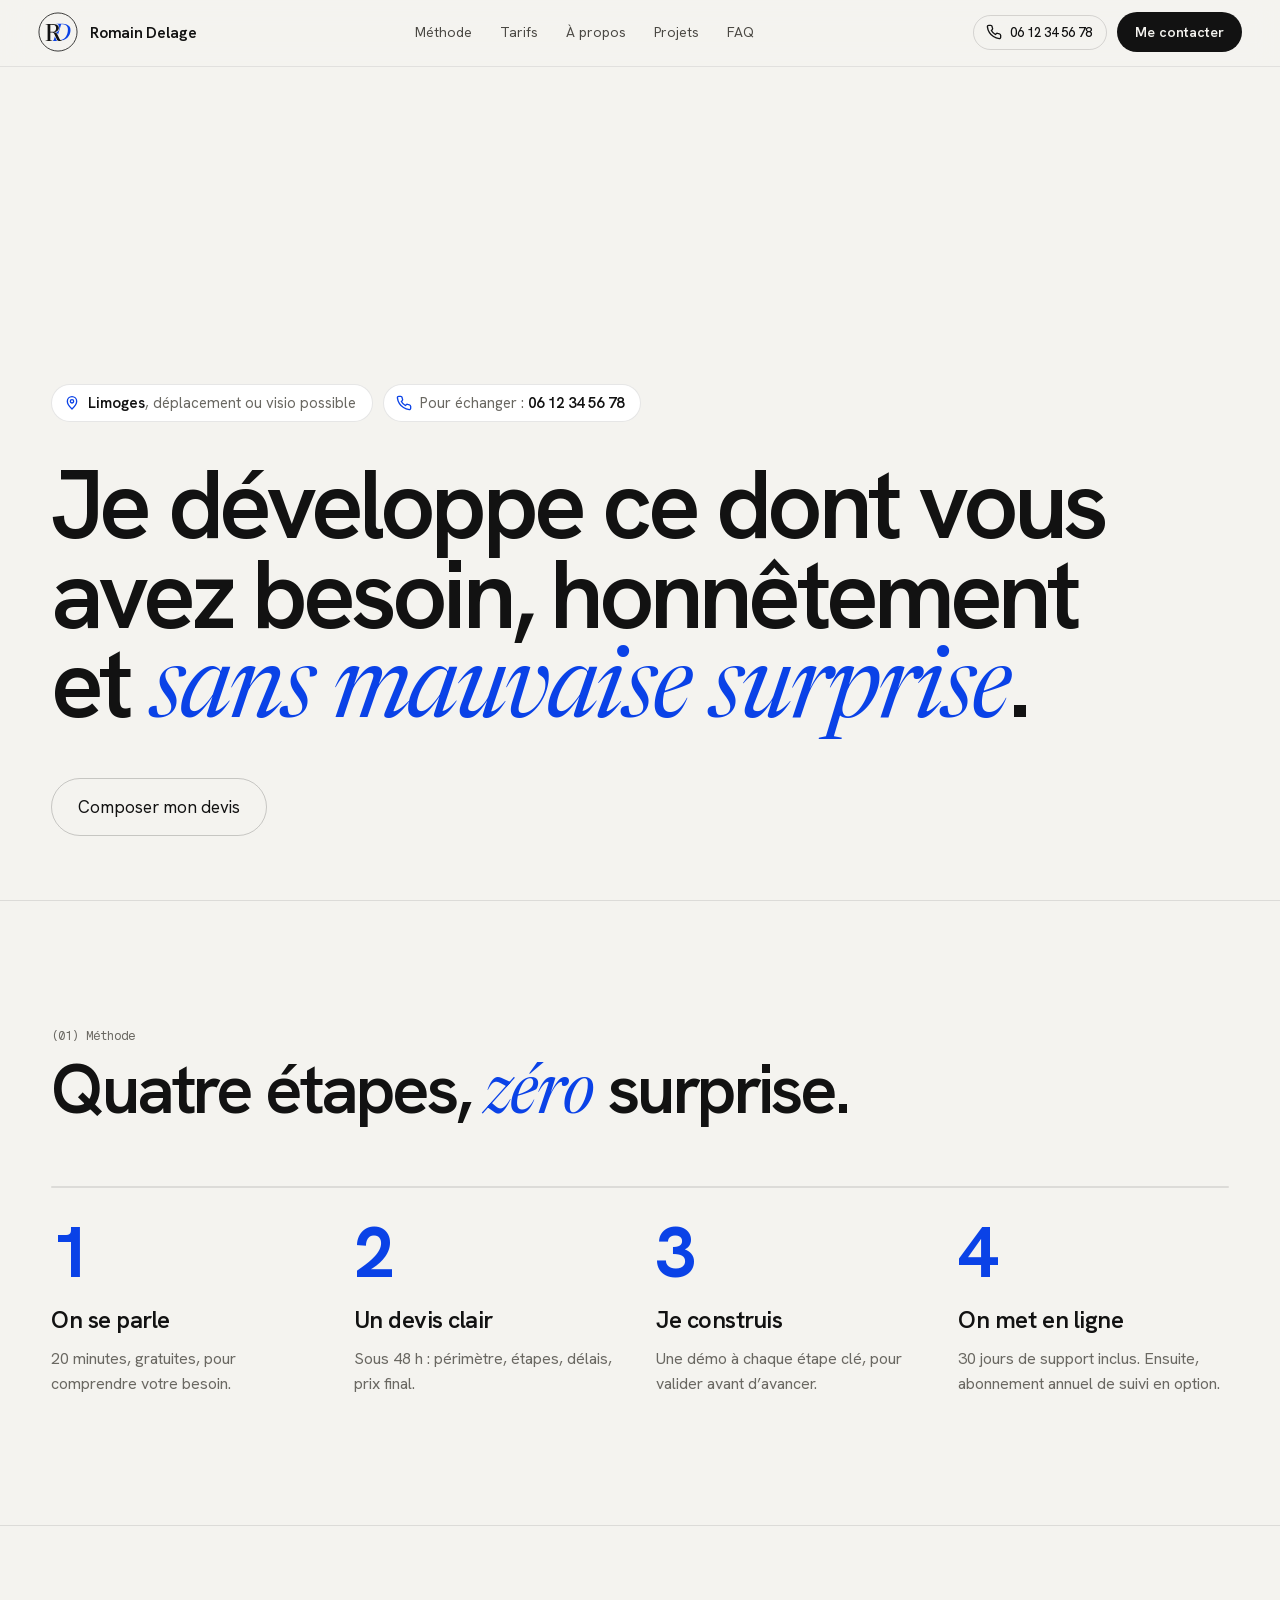
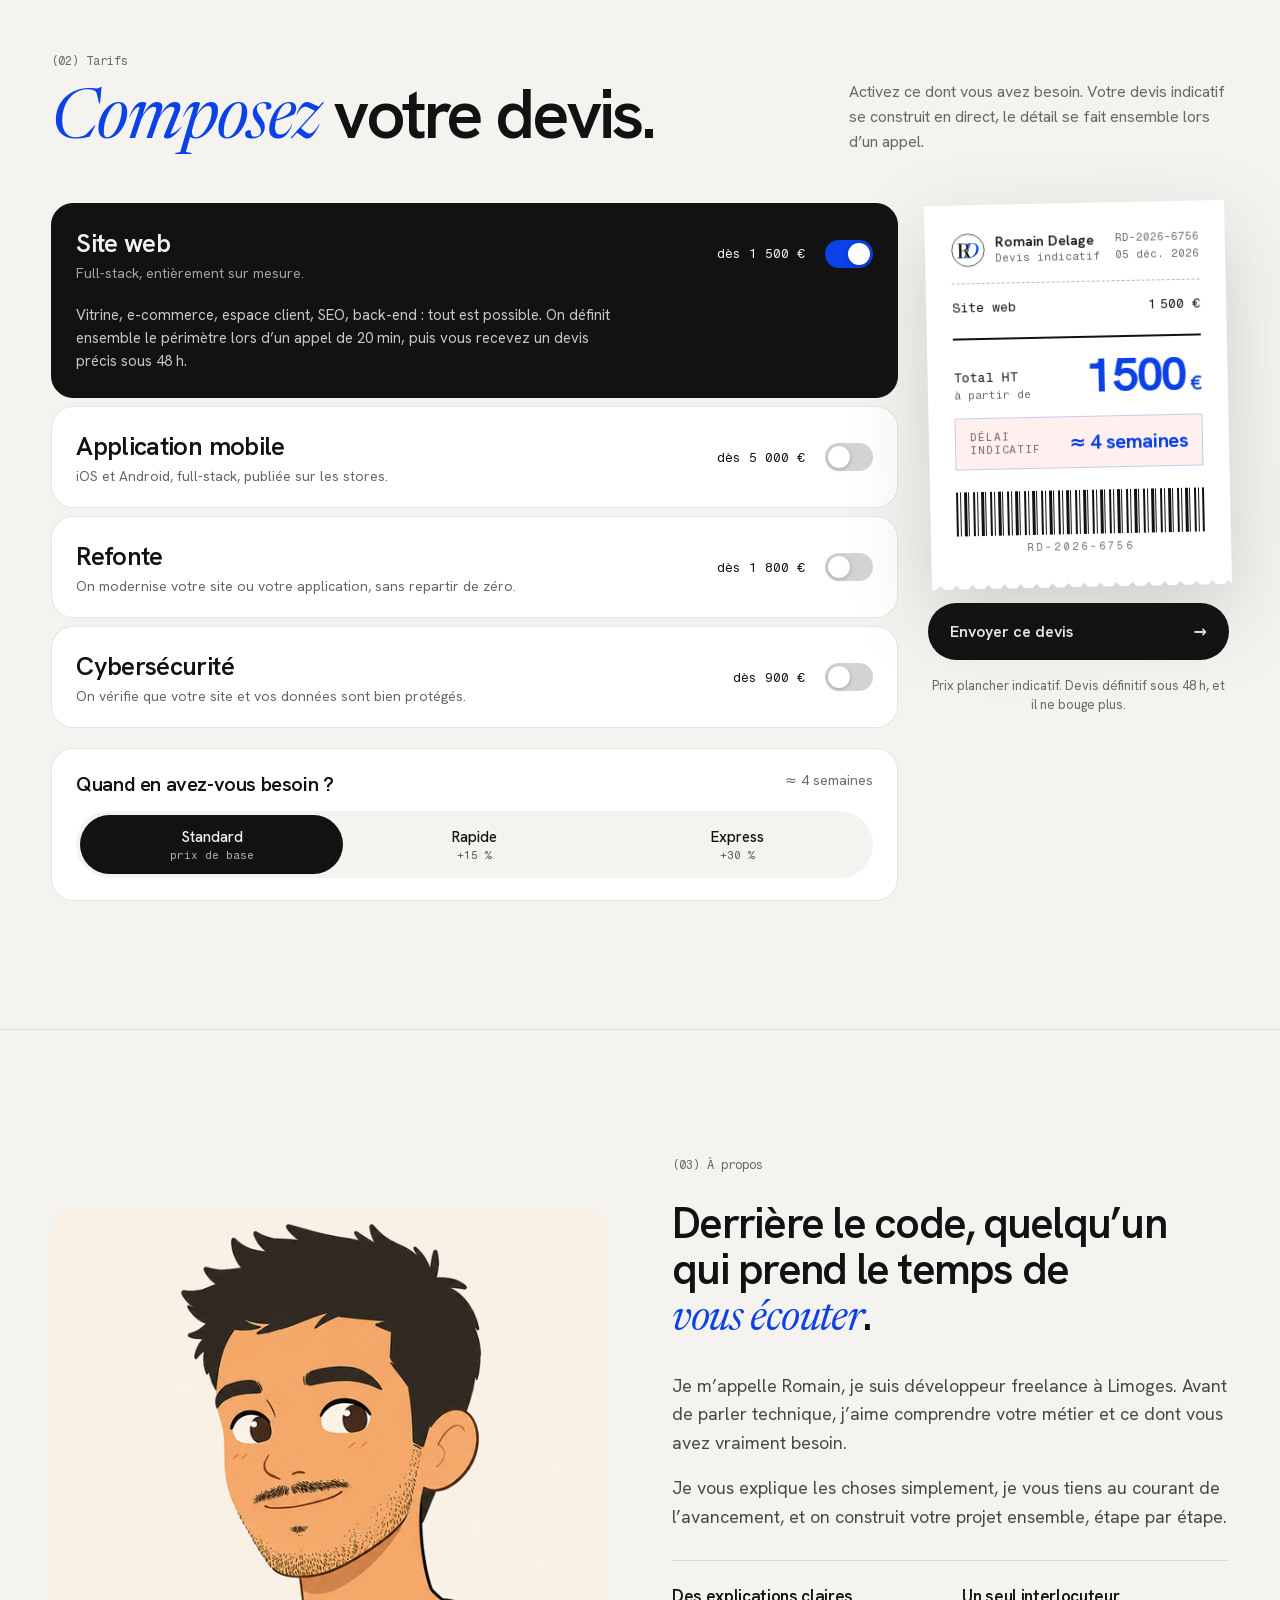
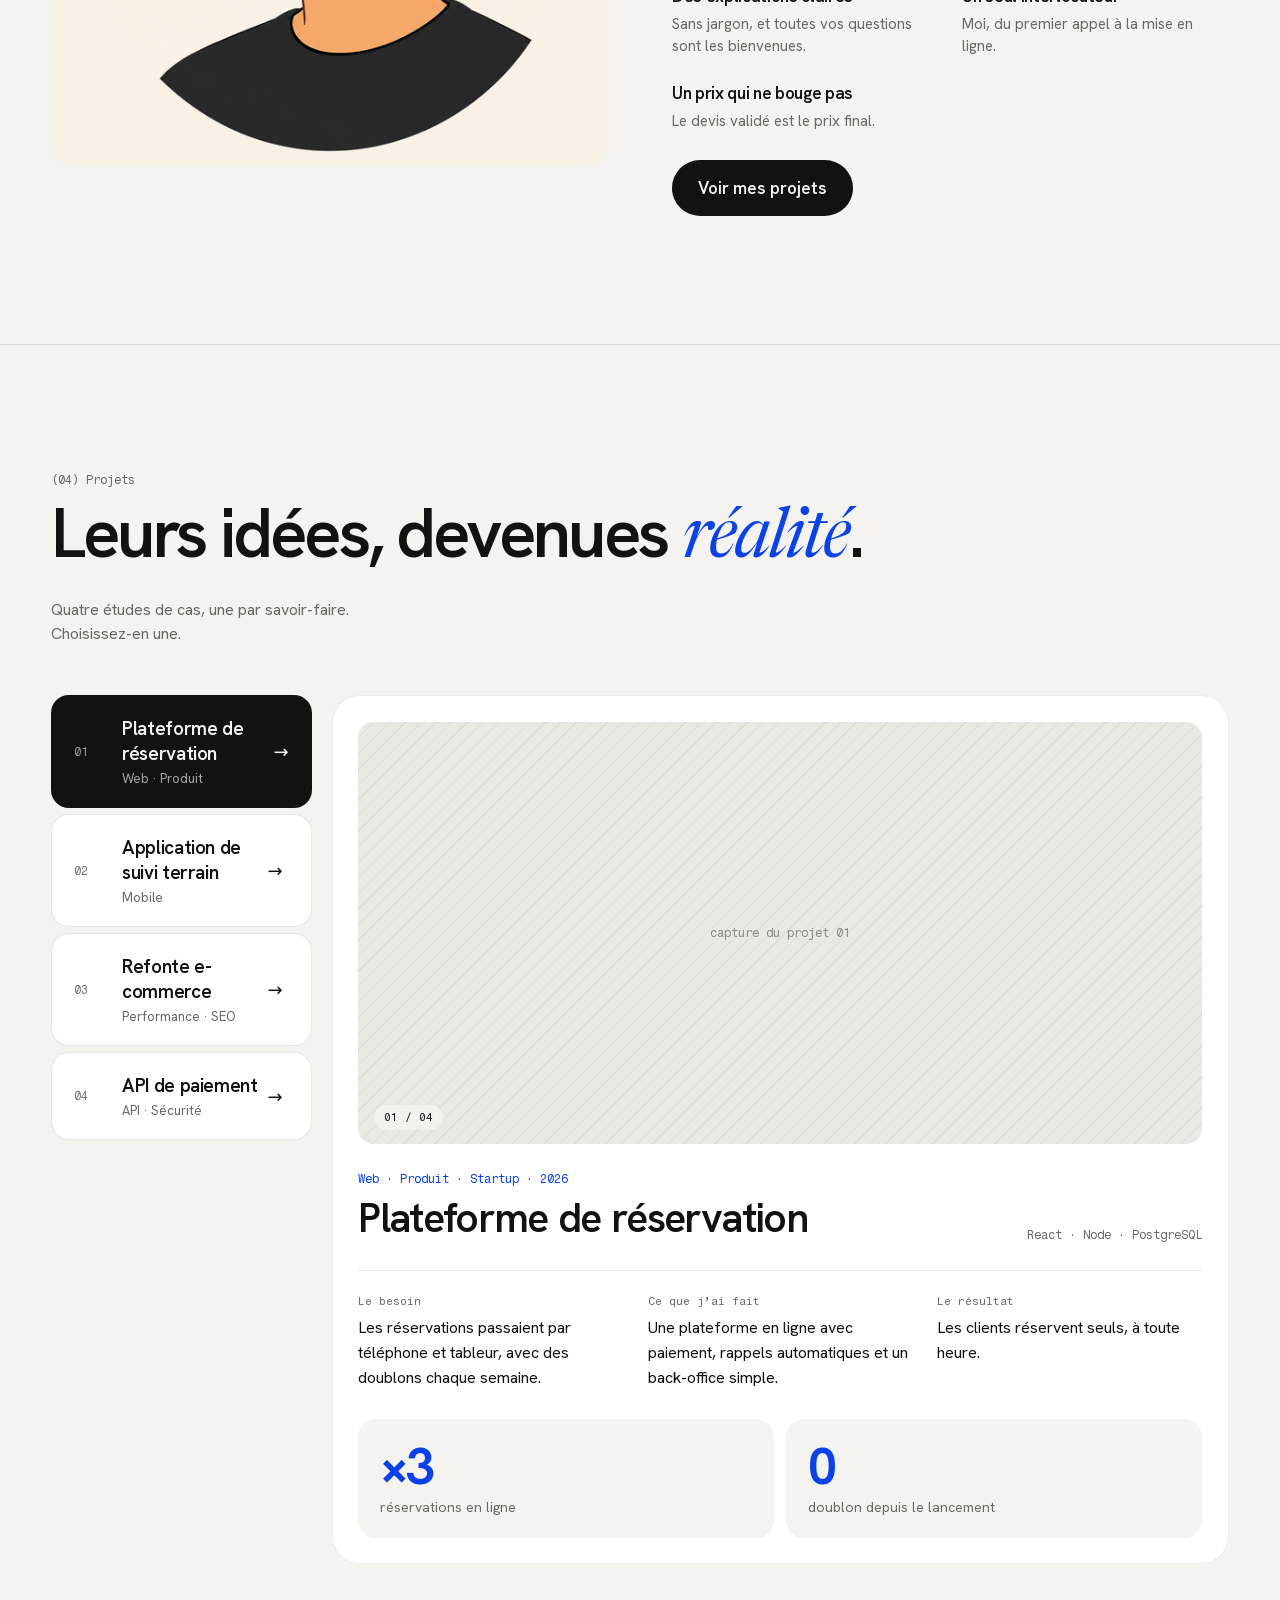
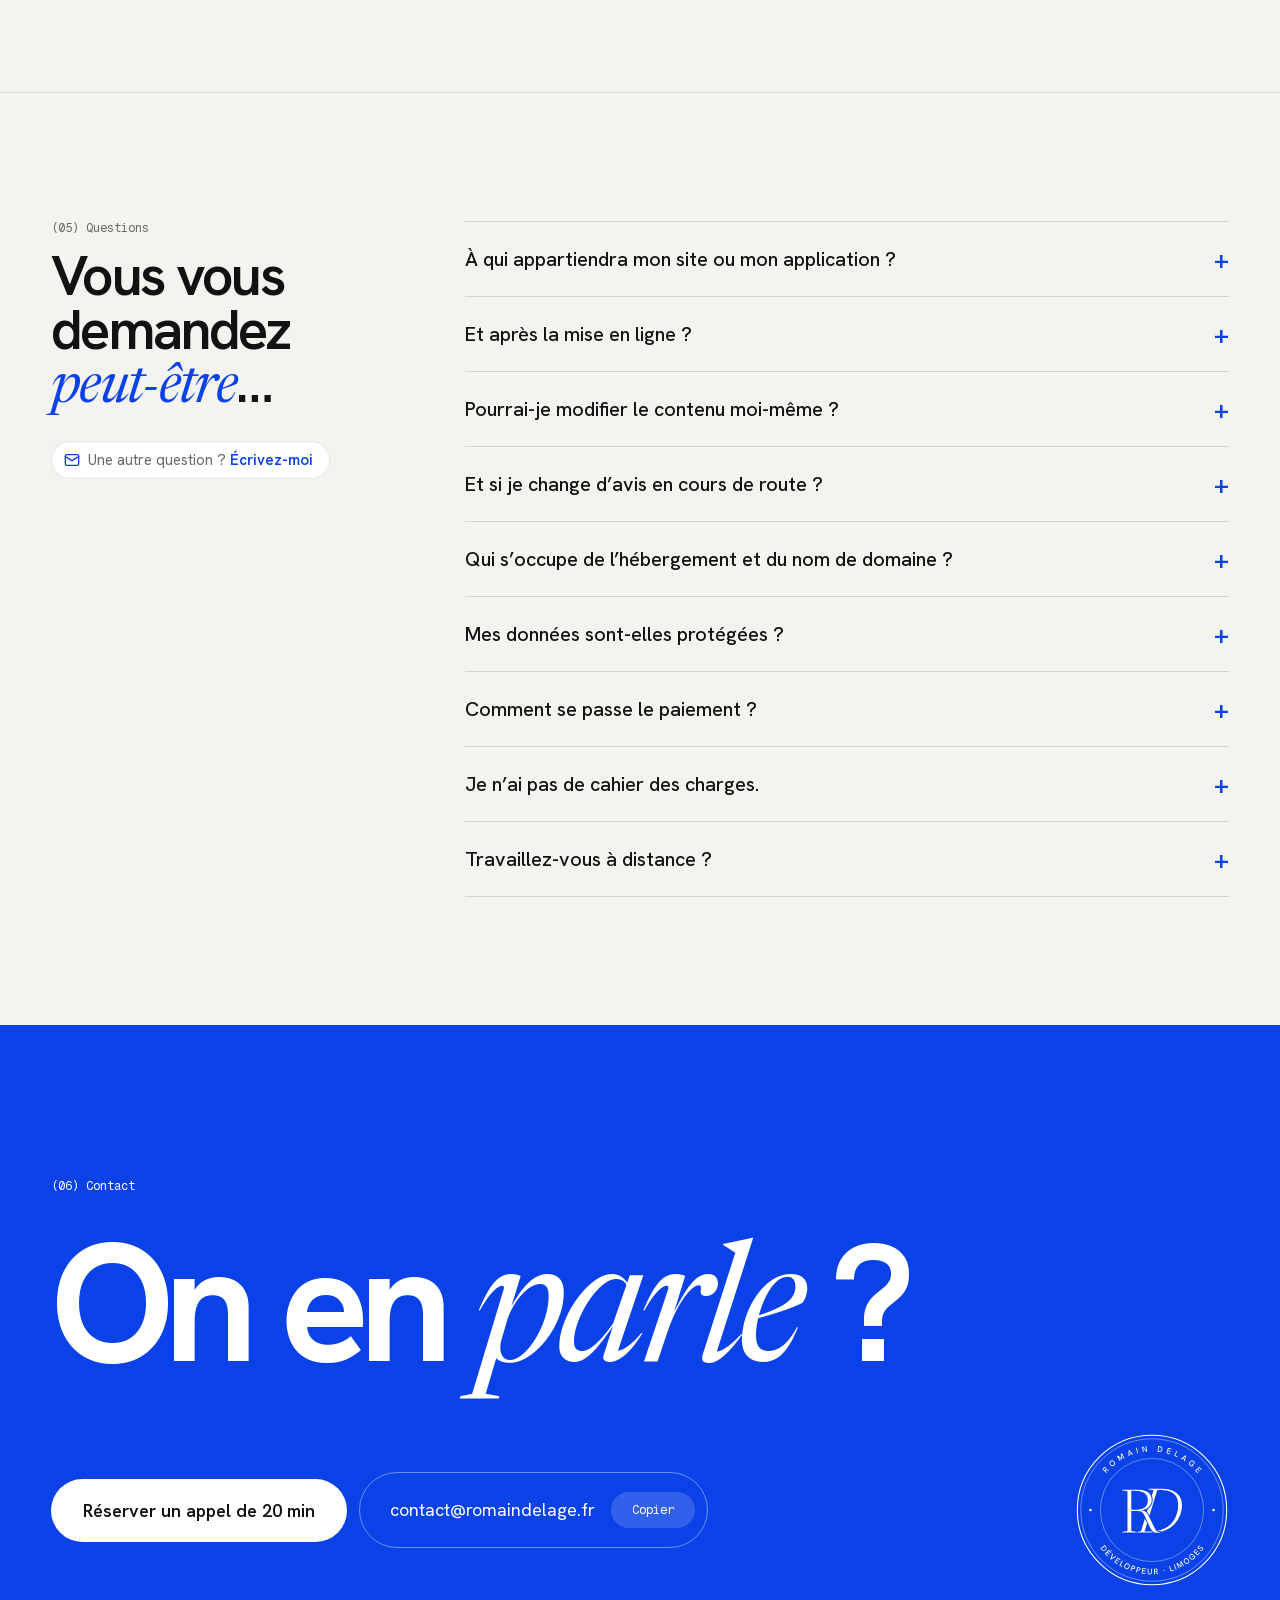
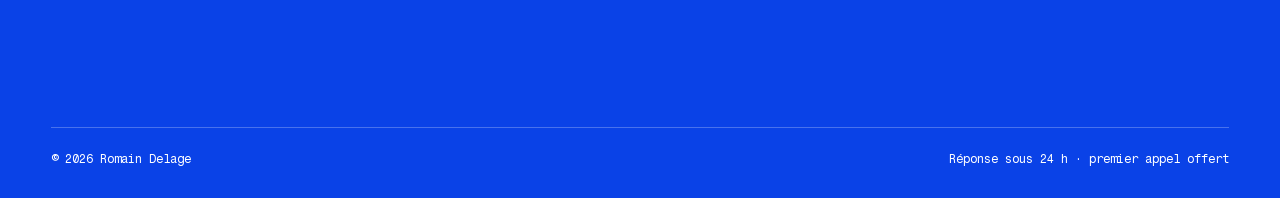
==== index.html @ 526b127d "Replace the Next.js site with the static Signature portfolio Plain HTML, CSS and JS with self-hosted" ====
<!doctype html>
<html lang="fr">
<head>
<meta charset="utf-8">
<meta name="viewport" content="width=device-width, initial-scale=1, viewport-fit=cover">
<title>Romain Delage · Développeur freelance web &amp; mobile</title>
<meta name="description" content="Développeur freelance full-stack : sites web, applications mobiles, API et refontes, rapides et sur mesure. Devis indicatif en ligne, réponse sous 24 h.">
<meta name="author" content="Romain Delage">
<meta name="theme-color" content="#f4f3ef">
<meta name="color-scheme" content="light">
<link rel="canonical" href="https://romdlg.github.io/">

<meta property="og:type" content="website">
<meta property="og:locale" content="fr_FR">
<meta property="og:site_name" content="Romain Delage">
<meta property="og:title" content="Romain Delage · Des sites et des apps rapides">
<meta property="og:description" content="Développeur freelance full-stack : sites web, applications mobiles, API et refontes. Devis indicatif en ligne, réponse sous 24 h.">
<meta property="og:url" content="https://romdlg.github.io/">
<meta property="og:image" content="https://romdlg.github.io/assets/img/og.png">
<meta property="og:image:width" content="1200">
<meta property="og:image:height" content="630">
<meta property="og:image:alt" content="Romain Delage : je fais des sites et des apps rapides.">
<meta name="twitter:card" content="summary_large_image">

<link rel="icon" href="assets/img/favicon.svg" type="image/svg+xml">
<link rel="apple-touch-icon" href="assets/img/apple-touch-icon.png">

<link rel="preload" href="assets/fonts/hanken-grotesk.woff2" as="font" type="font/woff2" crossorigin>
<link rel="preload" href="assets/fonts/newsreader-italic.woff2" as="font" type="font/woff2" crossorigin>
<link rel="preload" href="assets/fonts/fragment-mono.woff2" as="font" type="font/woff2" crossorigin>

<script type="application/ld+json">
{"@context":"https://schema.org","@type":"ProfessionalService","name":"Romain Delage","url":"https://romdlg.github.io/","email":"contact@romaindelage.fr","image":"https://romdlg.github.io/assets/img/og.png","description":"Développeur freelance full-stack : sites web, applications mobiles, API et refontes.","areaServed":"FR","priceRange":"€€","founder":{"@type":"Person","name":"Romain Delage","jobTitle":"Développeur freelance web et mobile"},"knowsAbout":["Développement web","Applications mobiles","API","Sécurité","Performance web","SEO"]}
</script>

<script>document.documentElement.classList.add('js')</script>
<script src="assets/js/main.js" defer></script>

<style>
@font-face{font-family:'Hanken Grotesk';src:url(assets/fonts/hanken-grotesk.woff2) format('woff2');font-weight:100 900;font-display:swap}
@font-face{font-family:'Newsreader';src:url(assets/fonts/newsreader-italic.woff2) format('woff2');font-style:italic;font-weight:400;font-display:swap}
@font-face{font-family:'Fragment Mono';src:url(assets/fonts/fragment-mono.woff2) format('woff2');font-weight:400;font-display:swap}
@font-face{font-family:'Hanken Fallback';src:local('Arial'),local('ArialMT');size-adjust:97%;ascent-override:103%;descent-override:31.2%;line-gap-override:0%}

:root{
  --bg:#f4f3ef;--ink:#121212;--white:#fff;--card:#eae8e2;
  --muted:#6a6862;--muted-2:#8b8983;--body:#4a4843;
  --d-muted:#9a9892;
  --line:rgba(18,18,18,.1);
  --accent:#0a42e7;--accent-2:#70a1ff;
  --sans:'Hanken Grotesk','Hanken Fallback',system-ui,-apple-system,'Segoe UI',sans-serif;
  --serif:'Newsreader',Georgia,'Times New Roman',serif;
  --mono:'Fragment Mono',ui-monospace,SFMono-Regular,Menlo,monospace;
  --ease:cubic-bezier(.2,.8,.2,1);--io:cubic-bezier(.7,0,.2,1);--spring:cubic-bezier(.3,1.5,.5,1);
  --gx:clamp(1.25rem,4vw,3.5rem);
  /* Content never gets wider than the 1920px design; beyond that, the side padding grows instead. */
  --maxw:120rem;
  --px:max(var(--gx),(100% - var(--maxw))/2);
  interpolate-size:allow-keywords;
}
@supports (color:oklch(0 0 0)){:root{--accent:oklch(.48 .25 264);--accent-2:oklch(.72 .16 264)}}

*,*::before,*::after{box-sizing:border-box}
/* Every size is in rem. Past a 1920×1000 viewport (4K, big TVs) the root size grows with the screen, so the whole page scales
   as one instead of sitting tiny in a sea of space. The height term stops ultrawide screens from blowing it up. */
html{font-size:max(100%,min(.8333vw,1.6vh));scroll-behavior:smooth;scroll-padding-top:5rem;-webkit-text-size-adjust:100%;text-size-adjust:100%}
body{margin:0;background:var(--bg);color:var(--ink);font-family:var(--sans);-webkit-font-smoothing:antialiased;-moz-osx-font-smoothing:grayscale;text-rendering:optimizeLegibility;overflow-x:clip}
a{color:inherit;text-decoration:none}
button,input{font:inherit;color:inherit}
button{cursor:pointer}
img{display:block;max-width:100%}
h1,h2,h3,p{margin:0}
::selection{background:var(--accent);color:#fff}
:focus-visible{outline:2px solid var(--accent);outline-offset:.1875rem;border-radius:.375rem}
.contact :focus-visible{outline-color:currentColor}
input::placeholder{color:var(--muted-2)}
a,button{-webkit-tap-highlight-color:transparent;transition:background-color .3s ease,color .3s ease,border-color .3s ease,opacity .3s ease,transform .35s var(--ease)}
a:active,button:active{scale:.97}
.sr{position:absolute!important;width:1px;height:1px;padding:0;margin:-1px;overflow:hidden;clip:rect(0 0 0 0);white-space:nowrap;border:0}
.skip{position:fixed;left:1rem;top:-3.75rem;z-index:100;padding:.625rem 1rem;border-radius:999px;background:var(--ink);color:var(--bg);font-size:.875rem}
.skip:focus{top:.75rem}

.it{font-family:var(--serif);font-style:italic;font-weight:400;letter-spacing:-.03em;color:var(--accent)}
.kicker{font-family:var(--mono);font-size:.75rem;color:var(--muted)}
.mono{font-family:var(--mono)}

@keyframes hdIn{from{translate:0 -100%}}
/* Starts at .01, not 0: Chrome only counts text as painted (LCP) once it is non-transparent, so a fade from 0 would push LCP to the end of the animation. */
@keyframes heroIn{from{opacity:.01;translate:0 2.25rem;filter:blur(.625rem)}}

/* ---------- Buttons ---------- */
.btn{display:inline-flex;align-items:center;justify-content:center;gap:.625rem;border-radius:999px;font-weight:600;white-space:nowrap;border:0}
.btn-dark{background:var(--ink);color:var(--bg)}
.btn-dark:hover{background:var(--accent);color:#fff}
.btn-line{font-weight:400;border:1px solid rgba(18,18,18,.2)}
.btn-line:hover{border-color:var(--ink)}
.btn-lg{font-size:1.0625rem;padding:1.0625rem 1.625rem}

/* ---------- Header ---------- */
.hd{position:fixed;inset:0 0 auto;z-index:40;background:rgba(244,243,239,.82);-webkit-backdrop-filter:blur(.875rem);backdrop-filter:blur(.875rem);border-bottom:1px solid rgba(18,18,18,.08);animation:hdIn .9s var(--ease) backwards}
.hd-in{display:flex;align-items:center;justify-content:space-between;gap:1rem;padding:.75rem max(clamp(1rem,3vw,2.5rem),(100% - var(--maxw))/2)}
.brand{display:flex;align-items:center;gap:.75rem;flex-shrink:0}
.brand:hover{color:var(--accent)}
.logo{width:2.5rem;height:2.5rem;flex:none;color:var(--ink)}
.lg-acc{fill:var(--accent)}
.brand-name{font-weight:600;font-size:1rem;letter-spacing:-.02em}
.nav{display:flex;gap:2px;flex-wrap:wrap;justify-content:center}
.nav a{font-size:.875rem;padding:.5rem .8125rem;border-radius:999px;color:var(--body)}
.nav a:hover{background:rgba(18,18,18,.06)}
.nav a.is-active{background:var(--ink);color:var(--bg)}
.hd-act{display:flex;align-items:center;gap:.625rem}
.telbtn{font-size:.8125rem;font-weight:500;font-variant-numeric:tabular-nums;white-space:nowrap;display:flex;align-items:center;gap:.5rem;padding:.5rem .875rem .5rem .75rem;border-radius:999px;border:1px solid rgba(18,18,18,.14);background:transparent;color:var(--ink)}
.telbtn:hover{border-color:var(--ink)}
.telbtn svg{width:1rem;height:1rem;flex:none}
.hd-cta{font-size:.875rem;padding:.6875rem 1.125rem}
.menu-btn{display:none;width:2.625rem;height:2.625rem;border-radius:50%;border:1px solid rgba(18,18,18,.14);background:transparent;position:relative;flex-shrink:0}
.menu-btn span{position:absolute;left:.75rem;right:.75rem;height:1.5px;background:var(--ink);border-radius:2px;transition:transform .45s var(--ease)}
.menu-btn span:first-child{transform:translateY(-.25rem)}
.menu-btn span:last-child{transform:translateY(.25rem)}
.menu-open .menu-btn span:first-child{transform:rotate(45deg)}
.menu-open .menu-btn span:last-child{transform:rotate(-45deg)}
.hd-bar{height:2px;background:var(--accent);transform:scaleX(0);transform-origin:left;will-change:transform}

/* ---------- Hero ---------- */
section{position:relative}
.hero{min-height:100vh;min-height:100svh;display:flex;flex-direction:column;justify-content:flex-end;padding:7.5rem var(--px) clamp(2.5rem,5vw,4.5rem)}
.hero-in{display:flex;flex-direction:column;gap:clamp(1.75rem,3vw,2.75rem)}
.hero-in>*{animation:heroIn 1.1s var(--ease) backwards}
.hero-in>:nth-child(1){animation-delay:.12s}
.hero-in>:nth-child(2){animation-delay:.25s}
.hero-in>:nth-child(3){animation-delay:.38s}
.status{align-self:flex-start;display:inline-flex;align-items:center;gap:.5rem;padding:.5rem 1rem .5rem .75rem;border-radius:999px;background:#fff;border:1px solid var(--line);font-size:.9375rem;color:var(--muted)}
.status b{font-weight:600;color:var(--ink)}
.status-row{display:flex;flex-wrap:wrap;gap:.625rem}
a.status:hover{border-color:var(--ink)}
.pin{width:1rem;height:1rem;color:var(--accent);flex-shrink:0}
.h1{font-size:clamp(3rem,7.6vw,7.75rem);line-height:.92;letter-spacing:-.05em;font-weight:600;max-width:81.25rem;text-wrap:balance}
.cta-row{display:flex;gap:.625rem;flex-wrap:wrap}

/* ---------- Sections ---------- */
.sec{padding:clamp(5rem,10vw,8.75rem) var(--px)}
.bt{border-top:1px solid var(--line)}
.sec-head{display:flex;justify-content:space-between;align-items:flex-end;gap:1.5rem;flex-wrap:wrap;margin-bottom:3rem}
.sec-title{display:flex;flex-direction:column;gap:.875rem}
.h2{font-size:clamp(2.5rem,5.4vw,5.25rem);font-weight:600;letter-spacing:-.05em;line-height:.95}
.lede{max-width:22.5rem;color:var(--muted);font-size:1rem;line-height:1.55}

/* ---------- Projects ---------- */
.proj{display:flex;flex-wrap:wrap;gap:1.25rem;align-items:flex-start}
.tabs{position:relative;flex:1 1 16.25rem;max-width:100%;display:flex;flex-direction:column;gap:.375rem}
.tab-ind{position:absolute;left:0;right:0;top:0;height:0;border-radius:1.125rem;background:var(--ink);transition:transform .6s var(--io),height .6s var(--io);pointer-events:none}
.tab{position:relative;z-index:1;text-align:left;padding:1.25rem 1.375rem;border-radius:1.125rem;border:1px solid var(--line);background:#fff;color:var(--ink);display:grid;grid-template-columns:2.25rem minmax(0,1fr) auto;gap:.75rem;align-items:center;transition:all .35s var(--ease)}
.tab:hover{border-color:var(--ink)}
.tab[aria-selected=true]{border-color:transparent;background:transparent;color:var(--bg)}
.tabs:not(.ready) .tab[aria-selected=true]{background:var(--ink)}
.tab-n{font-family:var(--mono);font-size:.75rem;opacity:.6}
.tab-txt{display:flex;flex-direction:column;gap:.25rem}
.tab-t{font-size:1.1875rem;font-weight:600;letter-spacing:-.02em}
.tab-c{font-size:.8125rem;opacity:.65}
.tab-arr{font-size:1.125rem;transform:translateX(-.375rem);transition:transform .4s var(--ease)}
.tab[aria-selected=true] .tab-arr{transform:none}
.panel{position:relative;flex:999 1 30rem;min-width:0;display:flex;flex-direction:column;gap:1.75rem;padding:clamp(1rem,2vw,1.75rem);border-radius:1.75rem;background:#fff;border:1px solid rgba(18,18,18,.08)}
.shot{position:relative;aspect-ratio:16/8;border-radius:1rem;overflow:hidden;transition:transform .6s var(--ease);isolation:isolate}
.shot-img{position:absolute;inset:0;background:repeating-linear-gradient(135deg,rgba(18,18,18,.06) 0 1px,transparent 1px .6875rem),var(--card);display:grid;place-items:center;font-family:var(--mono);font-size:.75rem;color:var(--muted-2)}
.shot-img img{position:absolute;inset:0;width:100%;height:100%;object-fit:cover}
.curtain{position:absolute;inset:0;background:var(--accent);transform:scaleX(0);transform-origin:left;display:grid;place-items:center}
.curtain span{font-size:clamp(4rem,9vw,8.75rem);font-weight:700;letter-spacing:-.07em;color:#fff;line-height:1}
.shot-tag{position:absolute;left:1rem;bottom:.875rem;font-family:var(--mono);font-size:.6875rem;padding:.375rem .625rem;border-radius:999px;background:rgba(244,243,239,.9);color:var(--ink)}
.pj-head{display:flex;justify-content:space-between;align-items:flex-end;gap:1.25rem;flex-wrap:wrap}
.pj-hl{display:flex;flex-direction:column;gap:.625rem}
.pj-meta{font-family:var(--mono);font-size:.75rem;color:var(--accent)}
.pj-title{font-size:clamp(1.875rem,3.2vw,3rem);font-weight:600;letter-spacing:-.04em;line-height:1.05;display:flex;flex-wrap:wrap;column-gap:.25em}
.wm{display:inline-block;overflow:hidden;padding-bottom:.08em}
.wm>span{display:inline-block}
.pj-stack{font-family:var(--mono);font-size:.75rem;color:var(--muted)}
.pj-cols{display:grid;grid-template-columns:repeat(auto-fit,minmax(min(100%,12.5rem),1fr));gap:1.5rem;border-top:1px solid var(--line);padding-top:1.5rem}
.pj-col{display:flex;flex-direction:column;gap:.5rem}
.pj-col h4{margin:0;font-family:var(--mono);font-size:.6875rem;font-weight:400;color:var(--muted)}
.pj-col p{font-size:1rem;line-height:1.55}
.kpis{display:grid;grid-template-columns:1fr 1fr;gap:.75rem}
.kpi{padding:1.375rem;border-radius:1.125rem;background:var(--bg);display:flex;flex-direction:column;gap:.375rem}
.kpi-v{font-size:clamp(2.25rem,4vw,3.75rem);font-weight:700;letter-spacing:-.06em;line-height:1;color:var(--accent);font-variant-numeric:tabular-nums}
.kpi-l{font-size:.875rem;color:var(--muted)}

/* ---------- Pricing ---------- */
.pricing{display:flex;flex-wrap:wrap;gap:clamp(1rem,2.4vw,3rem);align-items:flex-start}
.cfg{flex:999 1 25rem;min-width:0;display:flex;flex-direction:column;gap:.5rem}
.svcs{display:flex;flex-direction:column;gap:.5rem}
.svc{border-radius:1.375rem;background:#fff;color:var(--ink);border:1px solid var(--line);transition:background-color .45s ease,color .45s ease,border-color .45s ease}
.svc.is-on{background:var(--ink);color:var(--bg);border-color:var(--ink)}
.svc-btn{background:none;border:none;width:100%;text-align:left;padding:1.375rem 1.5rem;display:grid;grid-template-columns:minmax(0,1fr) auto auto;gap:1.25rem;align-items:center;border-radius:1.375rem}
.svc-txt{display:flex;flex-direction:column;gap:.25rem;min-width:0}
.svc-n{font-size:clamp(1.25rem,2vw,1.625rem);font-weight:600;letter-spacing:-.025em}
.svc-d{font-size:.875rem;opacity:.65}
.svc-p{font-family:var(--mono);font-size:.8125rem;white-space:nowrap}
.sw{width:3rem;height:1.75rem;border-radius:999px;background:rgba(18,18,18,.18);position:relative;flex-shrink:0;transition:background-color .35s ease}
.sw::after{content:'';position:absolute;top:.1875rem;left:.1875rem;width:1.375rem;height:1.375rem;border-radius:50%;background:#fff;transition:transform .5s var(--spring);box-shadow:0 1px .25rem rgba(0,0,0,.25)}
.is-on .sw{background:var(--accent)}
.is-on .sw::after{transform:translateX(1.25rem)}
.svc-more{display:grid;grid-template-rows:0fr;transition:grid-template-rows .55s var(--ease)}
.is-on .svc-more{grid-template-rows:1fr}
.svc-more>div{overflow:hidden;min-height:0;visibility:hidden;transition:visibility 0s .55s}
.is-on .svc-more>div{visibility:visible;transition:none}
.svc-more p{padding:0 1.5rem 1.5rem;font-size:.9375rem;line-height:1.55;max-width:37.5rem;opacity:0;transform:translateY(-.5rem);transition:opacity .4s ease .1s,transform .5s var(--ease) .05s}
.is-on .svc-more p{opacity:.8;transform:none}
.speed{margin-top:.75rem;padding:1.375rem 1.5rem;border-radius:1.375rem;background:#fff;border:1px solid var(--line);display:flex;flex-direction:column;gap:.875rem}
.speed-h{display:flex;justify-content:space-between;gap:.75rem;flex-wrap:wrap}
.speed-t{font-size:1.25rem;font-weight:600;letter-spacing:-.02em}
.speed-w{font-size:.875rem;color:var(--muted)}
.seg{--i:0;position:relative;display:grid;grid-template-columns:repeat(3,minmax(0,1fr));padding:.25rem;border-radius:999px;background:var(--bg)}
.seg-ind{position:absolute;top:.25rem;bottom:.25rem;left:.25rem;width:calc((100% - .5rem)/3);border-radius:999px;background:var(--ink);transform:translateX(calc(var(--i)*100%));transition:transform .55s var(--io)}
.seg button{position:relative;font-size:.9375rem;font-weight:500;padding:.75rem .5rem;border:none;border-radius:999px;background:transparent;color:var(--ink);display:flex;flex-direction:column;align-items:center;gap:2px;transition:color .4s ease}
.seg button[aria-checked=true]{color:var(--bg)}
.seg small{font-family:var(--mono);font-size:.6875rem;opacity:.7}

.tk-wrap{position:sticky;top:6rem;flex:1 1 18.75rem;min-width:0;max-width:100%;display:flex;flex-direction:column;gap:1rem}
.tk{transform:rotate(-1.2deg);transition:transform .7s var(--ease);filter:drop-shadow(0 1.875rem 2.5rem rgba(18,18,18,.16))}
.tk:hover{transform:rotate(0deg) translateY(-.25rem)}
.tk-body{background:#fff;padding:1.75rem 1.625rem 1.375rem;font-family:var(--mono);font-size:.8125rem;color:var(--ink);display:flex;flex-direction:column;gap:1rem}
.tk-top{display:flex;justify-content:space-between;align-items:flex-start;gap:.75rem}
.tk-brand{display:flex;align-items:center;gap:.625rem}
.tk-logo{width:2.125rem;height:2.125rem;flex:none;color:var(--ink)}
.tk-who{display:flex;flex-direction:column;line-height:1.35}
.tk-who b{font-family:var(--sans);font-weight:600;font-size:.875rem}
.tk-who span,.tk-ref{font-size:.6875rem;color:var(--muted)}
.tk-ref{text-align:right;line-height:1.5}
.tk-dash{border-top:1px dashed rgba(18,18,18,.3)}
.tk-lines{display:flex;flex-direction:column;gap:.5625rem;min-height:1.375rem}
.tk-line{display:flex;justify-content:space-between;gap:.75rem}
.tk-line span:last-child{white-space:nowrap}
.tk-line.sub{padding-left:.75rem;color:var(--muted)}
.tk-line.acc{color:var(--accent)}
.tk-empty{color:var(--muted-2)}
.tk-total{border-top:2px solid var(--ink);padding-top:.875rem;display:flex;justify-content:space-between;align-items:flex-end;gap:.75rem}
.tk-total-l{display:flex;flex-direction:column;gap:.25rem}
.tk-total-l small{font-size:.6875rem;color:var(--muted)}
.tk-sum{display:flex;align-items:baseline;gap:.375rem;color:var(--accent);font-family:var(--sans)}
.tk-sum-v{display:inline-block;font-size:3rem;font-weight:700;letter-spacing:-.06em;line-height:1;font-variant-numeric:tabular-nums}
.tk-sum-u{font-size:1.25rem;font-weight:600}
.tk-delay{display:flex;justify-content:space-between;align-items:center;gap:.75rem;padding:.75rem .875rem;background:color-mix(in oklch,var(--accent) 7%,#fff);border:1px solid color-mix(in oklch,var(--accent) 22%,transparent)}
.tk-delay span:first-child{font-size:.6875rem;letter-spacing:.08em;text-transform:uppercase;color:var(--muted)}
.tk-delay [data-weeks]{font-family:var(--sans);font-size:1.25rem;font-weight:700;letter-spacing:-.02em;line-height:1;color:var(--accent);white-space:nowrap;font-variant-numeric:tabular-nums}
.tk-code{display:flex;flex-direction:column;align-items:center;gap:.375rem;padding-top:.375rem}
.barcode{width:100%;height:2.75rem;background:repeating-linear-gradient(90deg,var(--ink) 0 .125rem,transparent .125rem .25rem,var(--ink) .25rem .3125rem,transparent .3125rem .5rem,var(--ink) .5rem .6875rem,transparent .6875rem .75rem,var(--ink) .75rem .8125rem,transparent .8125rem 1.0625rem)}
.tk-code span{font-size:.625rem;letter-spacing:.3em;color:var(--muted)}
.tk-edge{height:.75rem;background:linear-gradient(135deg,#fff 50%,transparent 50%) 0 0/1rem 1rem repeat-x,linear-gradient(225deg,#fff 50%,transparent 50%) 0 0/1rem 1rem repeat-x}
.tk-send{font-size:1rem;padding:1.125rem 1.375rem;justify-content:space-between}
.tk-fine{font-size:.8125rem;color:var(--muted);line-height:1.5;text-align:center}

/* ---------- Method ---------- */
.meth-track{height:2px;background:var(--line);border-radius:2px;margin-bottom:2rem;overflow:hidden}
.meth-fill{height:100%;background:var(--accent);transform-origin:left;will-change:transform}
.js .meth-fill{transform:scaleX(0)}
.steps{display:grid;grid-template-columns:repeat(auto-fit,minmax(min(100%,14.375rem),1fr));gap:2rem;margin:0;padding:0;list-style:none}
.step{display:flex;flex-direction:column;gap:.75rem}
.step-n{font-size:4.5rem;font-weight:700;letter-spacing:-.06em;line-height:.9;color:var(--accent)}
.step h3{margin-top:.5rem;font-size:1.5rem;font-weight:600;letter-spacing:-.02em}
.step p{color:var(--muted);font-size:1rem;line-height:1.55}

/* ---------- About ---------- */
.about{display:grid;grid-template-columns:repeat(auto-fit,minmax(min(100%,21.25rem),1fr));gap:clamp(2rem,5vw,5rem);align-items:center}
.portrait{position:relative;aspect-ratio:1/1;width:100%;max-width:35rem;justify-self:center;border-radius:1.5rem;overflow:hidden;background:repeating-linear-gradient(135deg,rgba(18,18,18,.06) 0 1px,transparent 1px .6875rem),var(--card);display:grid;place-items:center;font-family:var(--mono);font-size:.75rem;color:var(--muted-2)}
.portrait img{position:absolute;inset:0;width:100%;height:100%;object-fit:cover}
.about-r{display:flex;flex-direction:column;gap:1.75rem;max-width:40rem}
.about-big{font-size:clamp(1.875rem,3.4vw,3.125rem);line-height:1.05;letter-spacing:-.04em;font-weight:600;text-wrap:pretty}
.about-p{font-size:1.125rem;line-height:1.6;color:var(--body)}
.about-r .about-p+.about-p{margin-top:-.75rem}
.pledges{display:grid;grid-template-columns:repeat(auto-fit,minmax(min(100%,10.625rem),1fr));gap:1.5rem;margin:0;padding:1.5rem 0 0;list-style:none;border-top:1px solid var(--line)}
.pledges li{display:flex;flex-direction:column;gap:.375rem}
.pledges b{font-size:1.0625rem;font-weight:600;letter-spacing:-.02em}
.pledges span{font-size:.9375rem;line-height:1.5;color:var(--muted)}

/* ---------- FAQ ---------- */
.faq{display:grid;grid-template-columns:repeat(auto-fit,minmax(min(100%,20rem),1fr));gap:2rem 4rem}
.faq .h2{font-size:clamp(2.25rem,4.4vw,4rem)}
.faq-list{grid-column:span 2;display:flex;flex-direction:column}
.faq-ask{margin-top:.625rem}
.faq-ask b{color:var(--accent)}
details{border-top:1px solid rgba(18,18,18,.14)}
details:last-child{border-bottom:1px solid rgba(18,18,18,.14)}
summary{list-style:none;cursor:pointer;display:flex;justify-content:space-between;gap:1.25rem;padding:1.5rem 0;font-size:1.25rem;font-weight:500;transition:color .3s ease,padding-left .4s var(--ease);border-radius:0}
summary::-webkit-details-marker{display:none}
summary:hover{color:var(--accent);padding-left:.5rem}
.plus{color:var(--accent);font-size:1.625rem;line-height:1;display:inline-block;transition:transform .45s var(--ease)}
details[open]>summary .plus{transform:rotate(45deg)}
details::details-content{block-size:0;overflow:hidden;transition:block-size .45s var(--ease),content-visibility .45s allow-discrete}
details[open]::details-content{block-size:auto}
details>p{margin:0 0 1.5rem;color:var(--muted);font-size:1rem;line-height:1.6;max-width:38.75rem;opacity:0;transform:translateY(-.5rem);transition:opacity .35s ease .08s,transform .45s var(--ease) .05s}
details[open]>p{opacity:1;transform:none}

/* ---------- Contact ---------- */
.contact{padding:clamp(6.25rem,12vw,11.25rem) var(--px) 2rem;background:var(--accent);color:#fff;display:flex;flex-direction:column;gap:2.5rem}
.contact .kicker{color:#fff;opacity:.8}
.contact-h{font-size:clamp(4rem,13vw,13.75rem);font-weight:700;letter-spacing:-.065em;line-height:.85}
.contact-h .it{color:inherit;letter-spacing:-.04em}
.contact-row{display:flex;gap:.75rem;flex-wrap:wrap;align-items:center}
.btn-white{font-size:1.125rem;padding:1.25rem 2rem;background:#fff;color:var(--ink)}
.btn-white:hover{background:var(--ink);color:#fff}
.copy{position:relative;font-size:1.125rem;padding:1.1875rem .75rem 1.1875rem 1.875rem;border-radius:999px;border:1px solid rgba(255,255,255,.4);background:transparent;color:#fff;display:flex;align-items:center;gap:1rem;max-width:100%;transition:border-color .4s ease,background-color .5s ease,transform .35s var(--ease)}
.copy:hover,.copy.is-copied{border-color:#fff}
.copy.is-copied{background:rgba(255,255,255,.1)}
.copy-rip{position:absolute;inset:0;border-radius:999px;overflow:hidden;pointer-events:none}
.copy-roll{position:relative;display:block;height:1.3em;overflow:hidden;text-align:left;min-width:0}
.copy-roll-in{display:flex;flex-direction:column;transition:transform .7s var(--io)}
.copy-roll-in>span{height:1.3em;line-height:1.3em;white-space:nowrap}
.is-copied .copy-roll-in{transform:translateY(-1.3em)}
.badge{position:relative;display:grid;place-items:center;min-width:5.25rem;height:2.25rem;padding:0 .75rem;border-radius:999px;background:rgba(255,255,255,.16);color:#fff;font-family:var(--mono);font-size:.75rem;transition:background-color .4s ease,color .4s ease;flex-shrink:0}
.is-copied .badge{background:#fff;color:var(--accent)}
.badge-a,.badge-b{grid-area:1/1}
.badge-a{transition:opacity .25s ease,transform .45s var(--ease)}
.badge-b{display:flex;align-items:center;gap:.375rem;opacity:0;transform:translateY(.875rem) scale(.6);transition:opacity .3s ease .1s,transform .6s cubic-bezier(.3,1.7,.5,1) .1s}
.is-copied .badge-a{opacity:0;transform:translateY(-.875rem) scale(.8)}
.is-copied .badge-b{opacity:1;transform:none}
.burst{position:absolute;left:50%;top:50%;width:0;height:0;pointer-events:none}
.seal{margin-left:auto;width:clamp(7.5rem,12vw,10.5rem);height:auto}
.foot{display:flex;justify-content:space-between;gap:1rem;flex-wrap:wrap;margin-top:6.25rem;padding-top:1.5rem;border-top:1px solid rgba(255,255,255,.25);font-family:var(--mono);font-size:.75rem;opacity:.85}

/* ---------- Floating ---------- */

/* ---------- Scroll reveal (set up by JS) ---------- */
.rv{opacity:0;translate:0 var(--rv-y,1.75rem);transition:opacity .8s ease var(--rv-d,0s),translate .9s var(--ease) var(--rv-d,0s)!important}
.rv.in{opacity:1;translate:0 0}

/* ---------- Responsive ---------- */
@media (max-width:1100px){.telbtn .telbtn-l{display:none}.telbtn{padding:.5625rem}}
@media (max-width:920px){
  .menu-btn{display:block}
  .nav{position:absolute;top:100%;left:0;right:0;flex-direction:column;align-items:stretch;gap:0;padding:.5rem clamp(1rem,3vw,2.5rem) 1.25rem;background:var(--bg);border-bottom:1px solid rgba(18,18,18,.08);box-shadow:0 1.5rem 2.5rem rgba(18,18,18,.12);visibility:hidden;opacity:0;translate:0 -.5rem;transition:opacity .3s ease,translate .4s var(--ease),visibility 0s .4s}
  .menu-open .nav{visibility:visible;opacity:1;translate:0 0;transition:opacity .3s ease,translate .4s var(--ease)}
  .nav a{font-size:1.375rem;font-weight:500;letter-spacing:-.02em;padding:.875rem .25rem;border-radius:0;border-bottom:1px solid var(--line);color:var(--ink)}
  .nav a:hover,.nav a.is-active{background:transparent;color:var(--accent)}
  .faq-list{grid-column:auto}
}
@media (max-width:480px){
  .hd-cta{padding:.625rem .875rem}
  .copy{font-size:1rem;padding:1.0625rem .625rem 1.0625rem 1.375rem;gap:.75rem}
  .badge{min-width:4.5rem}
  .btn-white{font-size:1.0625rem;padding:1.125rem 1.625rem}
  .kpi{padding:1.125rem}
  .svc-btn{gap:.875rem;padding:1.25rem}
  .svc-more p{padding:0 1.25rem 1.25rem}
}
@media (max-width:400px){.brand-name{display:none}}
@media (hover:none){.tk:hover{transform:rotate(-1.2deg)}}
@media (prefers-reduced-motion:reduce){
  html{scroll-behavior:auto}
  *,*::before,*::after{transition:none!important;animation:none!important}
  .rv{opacity:1;translate:none}
}
@media print{.hd,.tk-send{display:none!important}.hero{min-height:auto}}
</style>
</head>
<body>
<a class="skip" href="#main">Aller au contenu</a>

<header class="hd" id="hd">
  <div class="hd-in">
    <a class="brand" href="#top" title="Retour en haut">
      <svg class="logo" viewBox="0 0 64 64" aria-hidden="true"><circle cx="32" cy="32" r="30.5" fill="none" stroke="currentColor" stroke-width="1.3"/><defs><mask id="lg-hd" maskUnits="userSpaceOnUse" x="-50" y="-100" width="400" height="300"><rect x="-50" y="-100" width="400" height="300" fill="#fff"/><path d="M12.13 -14.61Q14.98 -14.61 16.59 -16.11Q18.19 -17.61 18.19 -20.51Q18.19 -22.26 17.49 -23.51Q16.79 -24.77 15.21 -25.44Q13.64 -26.11 11.01 -26.11H5.6L5.8 -27.17H12.47Q16.27 -27.17 18.49 -26.32Q20.7 -25.46 21.65 -23.98Q22.6 -22.51 22.6 -20.6Q22.6 -18.91 21.67 -17.46Q20.73 -16.02 18.87 -15.09Q17.02 -14.16 14.26 -14.01V-14.07Q16.05 -14.04 17.19 -13.64Q18.32 -13.23 19.09 -12.37Q19.85 -11.51 20.52 -10.09L23.36 -4.13Q24.12 -2.56 24.68 -1.83Q25.25 -1.1 25.92 -0.91Q26.6 -0.72 27.66 -0.72V0Q25.51 0.16 24.12 0.14Q22.72 0.12 21.83 -0.21Q20.93 -0.54 20.33 -1.27Q19.72 -2 19.13 -3.23L15.88 -10.13Q15.22 -11.54 14.68 -12.27Q14.14 -13 13.55 -13.28Q12.96 -13.55 12.12 -13.55H5.77L5.57 -14.61ZM8.99 -27.17V-1.38L12.35 -0.56V0H1.25V-0.56L4.61 -1.38V-25.81L1.25 -26.6V-27.17Z" fill="#000" stroke="#000" stroke-width="1.8" stroke-linejoin="round"/></mask></defs><g transform="translate(10.75 46.38)"><path mask="url(#lg-hd)" class="lg-acc" d="M22.67 -1.12Q25.04 -1.12 27.19 -1.89Q29.34 -2.67 31.14 -4.15Q32.95 -5.64 34.27 -7.75Q35.59 -9.87 36.33 -12.55Q37.06 -15.24 37.06 -18.41Q37.06 -20.98 36.09 -22.82Q35.12 -24.65 33.22 -25.62Q31.32 -26.59 28.5 -26.59H24.1L24.28 -27.71H28.77Q32.44 -27.71 35.25 -26.52Q38.05 -25.34 39.65 -23.02Q41.25 -20.71 41.25 -17.33Q41.25 -13.88 39.98 -10.76Q38.72 -7.64 36.27 -5.22Q33.82 -2.79 30.29 -1.4Q26.76 0 22.23 0H15.79L16.11 -1.12ZM22.07 -26.52 18.95 -27.31 19.07 -27.71H26.61L18.18 0H10.8L10.92 -0.4L14.35 -1.2Z"/><path fill="currentColor" d="M12.13 -14.61Q14.98 -14.61 16.59 -16.11Q18.19 -17.61 18.19 -20.51Q18.19 -22.26 17.49 -23.51Q16.79 -24.77 15.21 -25.44Q13.64 -26.11 11.01 -26.11H5.6L5.8 -27.17H12.47Q16.27 -27.17 18.49 -26.32Q20.7 -25.46 21.65 -23.98Q22.6 -22.51 22.6 -20.6Q22.6 -18.91 21.67 -17.46Q20.73 -16.02 18.87 -15.09Q17.02 -14.16 14.26 -14.01V-14.07Q16.05 -14.04 17.19 -13.64Q18.32 -13.23 19.09 -12.37Q19.85 -11.51 20.52 -10.09L23.36 -4.13Q24.12 -2.56 24.68 -1.83Q25.25 -1.1 25.92 -0.91Q26.6 -0.72 27.66 -0.72V0Q25.51 0.16 24.12 0.14Q22.72 0.12 21.83 -0.21Q20.93 -0.54 20.33 -1.27Q19.72 -2 19.13 -3.23L15.88 -10.13Q15.22 -11.54 14.68 -12.27Q14.14 -13 13.55 -13.28Q12.96 -13.55 12.12 -13.55H5.77L5.57 -14.61ZM8.99 -27.17V-1.38L12.35 -0.56V0H1.25V-0.56L4.61 -1.38V-25.81L1.25 -26.6V-27.17Z"/></g></svg>
      <span class="brand-name">Romain Delage</span>
    </a>
    <nav class="nav" id="nav" aria-label="Navigation principale">
      <a href="#methode">Méthode</a>
      <a href="#tarifs">Tarifs</a>
      <a href="#apropos">À propos</a>
      <a href="#projets">Projets</a>
      <a href="#faq">FAQ</a>
    </nav>
    <div class="hd-act">
      <a class="telbtn" href="tel:+33612345678" aria-label="Appeler le 06 12 34 56 78">
        <svg viewBox="0 0 24 24" fill="none" stroke="currentColor" stroke-width="2" stroke-linecap="round" stroke-linejoin="round" aria-hidden="true"><path d="M22 16.9v3a2 2 0 0 1-2.2 2 19.8 19.8 0 0 1-8.6-3.1 19.5 19.5 0 0 1-6-6A19.8 19.8 0 0 1 2.1 4.2 2 2 0 0 1 4.1 2h3a2 2 0 0 1 2 1.7c.1.9.4 1.8.7 2.7a2 2 0 0 1-.5 2.1L8 9.8a16 16 0 0 0 6 6l1.3-1.3a2 2 0 0 1 2.1-.4c.9.3 1.8.6 2.7.7a2 2 0 0 1 1.7 2z"/></svg><span class="telbtn-l">06 12 34 56 78</span>
      </a>
      <a class="btn btn-dark hd-cta" href="#contact" data-mag>Me contacter</a>
      <button class="menu-btn" type="button" aria-expanded="false" aria-controls="nav" aria-label="Ouvrir le menu"><span></span><span></span></button>
    </div>
  </div>
  <div class="hd-bar" aria-hidden="true"></div>
</header>

<main id="main">

<section id="top" class="hero" aria-label="Accueil" data-x>
  <div class="hero-in">
    <div class="status-row">
      <p class="status"><svg class="pin" viewBox="0 0 24 24" fill="none" stroke="currentColor" stroke-width="2" stroke-linecap="round" stroke-linejoin="round" aria-hidden="true"><path d="M12 21s-7-6.2-7-11.5a7 7 0 0 1 14 0C19 14.8 12 21 12 21z"/><circle cx="12" cy="9.5" r="2.5"/></svg><span><b>Limoges</b>, déplacement ou visio possible</span></p>
      <a class="status" href="tel:+33612345678"><svg class="pin" viewBox="0 0 24 24" fill="none" stroke="currentColor" stroke-width="2" stroke-linecap="round" stroke-linejoin="round" aria-hidden="true"><path d="M22 16.9v3a2 2 0 0 1-2.2 2 19.8 19.8 0 0 1-8.6-3.1 19.5 19.5 0 0 1-6-6A19.8 19.8 0 0 1 2.1 4.2 2 2 0 0 1 4.1 2h3a2 2 0 0 1 2 1.7c.1.9.4 1.8.7 2.7a2 2 0 0 1-.5 2.1L8 9.8a16 16 0 0 0 6 6l1.3-1.3a2 2 0 0 1 2.1-.4c.9.3 1.8.6 2.7.7a2 2 0 0 1 1.7 2z"/></svg><span>Pour échanger&nbsp;: <b>06 12 34 56 78</b></span></a>
    </div>
    <h1 class="h1">Je développe ce dont vous avez besoin, honnêtement et <span class="it">sans mauvaise surprise</span>.</h1>
    <div class="cta-row">
      <a class="btn btn-line btn-lg" href="#tarifs">Composer mon devis</a>
    </div>
  </div>
</section>

<section id="methode" class="sec bt" aria-labelledby="methode-t" data-x>
  <div class="sec-title" style="margin-bottom:3.5rem"><span class="kicker">(01) Méthode</span><h2 class="h2" id="methode-t">Quatre étapes, <span class="it">zéro</span> surprise.</h2></div>
  <div class="meth-track" aria-hidden="true"><div class="meth-fill"></div></div>
  <ol class="steps" data-stagger>
    <li class="step"><span class="step-n" aria-hidden="true">1</span><h3>On se parle</h3><p>20 minutes, gratuites, pour comprendre votre besoin.</p></li>
    <li class="step"><span class="step-n" aria-hidden="true">2</span><h3>Un devis clair</h3><p>Sous 48 h : périmètre, étapes, délais, prix final.</p></li>
    <li class="step"><span class="step-n" aria-hidden="true">3</span><h3>Je construis</h3><p>Une démo à chaque étape clé, pour valider avant d’avancer.</p></li>
    <li class="step"><span class="step-n" aria-hidden="true">4</span><h3>On met en ligne</h3><p>30 jours de support inclus. Ensuite, abonnement annuel de suivi en option.</p></li>
  </ol>
</section>

<section id="tarifs" class="sec bt" aria-labelledby="tarifs-t" data-x>
  <div class="sec-head">
    <div class="sec-title"><span class="kicker">(02) Tarifs</span><h2 class="h2" id="tarifs-t"><span class="it">Composez</span> votre devis.</h2></div>
    <p class="lede" style="max-width:23.75rem">Activez ce dont vous avez besoin. Votre devis indicatif se construit en direct, le détail se fait ensemble lors d’un appel.</p>
  </div>
  <div class="pricing">
    <div class="cfg">
      <div class="svcs" data-stagger>
        <div class="svc is-on" data-svc="site">
          <button class="svc-btn" type="button" aria-pressed="true"><span class="svc-txt"><span class="svc-n">Site web</span><span class="svc-d">Full-stack, entièrement sur mesure.</span></span><span class="svc-p">dès 1&nbsp;500&nbsp;€</span><span class="sw" aria-hidden="true"></span></button>
          <div class="svc-more"><div><p>Vitrine, e-commerce, espace client, SEO, back-end : tout est possible. On définit ensemble le périmètre lors d’un appel de 20 min, puis vous recevez un devis précis sous 48 h.</p></div></div>
        </div>
        <div class="svc" data-svc="app">
          <button class="svc-btn" type="button" aria-pressed="false"><span class="svc-txt"><span class="svc-n">Application mobile</span><span class="svc-d">iOS et Android, full-stack, publiée sur les stores.</span></span><span class="svc-p">dès 5&nbsp;000&nbsp;€</span><span class="sw" aria-hidden="true"></span></button>
          <div class="svc-more"><div><p>Comptes utilisateurs, paiement, notifications, mode hors connexion, back-end : tout est possible. On définit ensemble le périmètre lors d’un appel de 20 min, puis vous recevez un devis précis sous 48 h.</p></div></div>
        </div>
        <div class="svc" data-svc="ref">
          <button class="svc-btn" type="button" aria-pressed="false"><span class="svc-txt"><span class="svc-n">Refonte</span><span class="svc-d">On modernise votre site ou votre application, sans repartir de zéro.</span></span><span class="svc-p">dès 1&nbsp;800&nbsp;€</span><span class="sw" aria-hidden="true"></span></button>
          <div class="svc-more"><div><p>Site web, application mobile ou outil métier : nouveau design, performances, SEO, migration des contenus et des données, mise à jour technique. On part de votre existant et on le fait évoluer, sans perdre vos utilisateurs ni votre référencement. On définit ensemble le périmètre lors d’un appel de 20 min, puis vous recevez un devis précis sous 48 h.</p></div></div>
        </div>
        <div class="svc" data-svc="sec">
          <button class="svc-btn" type="button" aria-pressed="false"><span class="svc-txt"><span class="svc-n">Cybersécurité</span><span class="svc-d">On vérifie que votre site et vos données sont bien protégés.</span></span><span class="svc-p">dès 900&nbsp;€</span><span class="sw" aria-hidden="true"></span></button>
          <div class="svc-more"><div><p>Recherche de failles, protection des données clients, sauvegardes, mises à jour, conformité RGPD : je vérifie, je corrige et je vous explique simplement. On définit ensemble le périmètre lors d’un appel de 20 min, puis vous recevez un devis précis sous 48 h.</p></div></div>
        </div>
      </div>
      <div class="speed">
        <div class="speed-h"><span class="speed-t" id="speed-t">Quand en avez-vous besoin&nbsp;?</span><span class="speed-w" data-weeks>≈ 4 semaines</span></div>
        <div class="seg" role="radiogroup" aria-labelledby="speed-t">
          <span class="seg-ind" aria-hidden="true"></span>
          <button type="button" role="radio" aria-checked="true"><span>Standard</span><small>prix de base</small></button>
          <button type="button" role="radio" aria-checked="false" tabindex="-1"><span>Rapide</span><small>+15 %</small></button>
          <button type="button" role="radio" aria-checked="false" tabindex="-1"><span>Express</span><small>+30 %</small></button>
        </div>
      </div>
    </div>

    <div class="tk-wrap" data-x>
      <div class="tk">
        <div class="tk-body">
          <div class="tk-top">
            <div class="tk-brand"><svg class="tk-logo" viewBox="0 0 64 64" aria-hidden="true"><circle cx="32" cy="32" r="30.5" fill="none" stroke="currentColor" stroke-width="1.3"/><defs><mask id="lg-tk" maskUnits="userSpaceOnUse" x="-50" y="-100" width="400" height="300"><rect x="-50" y="-100" width="400" height="300" fill="#fff"/><path d="M12.13 -14.61Q14.98 -14.61 16.59 -16.11Q18.19 -17.61 18.19 -20.51Q18.19 -22.26 17.49 -23.51Q16.79 -24.77 15.21 -25.44Q13.64 -26.11 11.01 -26.11H5.6L5.8 -27.17H12.47Q16.27 -27.17 18.49 -26.32Q20.7 -25.46 21.65 -23.98Q22.6 -22.51 22.6 -20.6Q22.6 -18.91 21.67 -17.46Q20.73 -16.02 18.87 -15.09Q17.02 -14.16 14.26 -14.01V-14.07Q16.05 -14.04 17.19 -13.64Q18.32 -13.23 19.09 -12.37Q19.85 -11.51 20.52 -10.09L23.36 -4.13Q24.12 -2.56 24.68 -1.83Q25.25 -1.1 25.92 -0.91Q26.6 -0.72 27.66 -0.72V0Q25.51 0.16 24.12 0.14Q22.72 0.12 21.83 -0.21Q20.93 -0.54 20.33 -1.27Q19.72 -2 19.13 -3.23L15.88 -10.13Q15.22 -11.54 14.68 -12.27Q14.14 -13 13.55 -13.28Q12.96 -13.55 12.12 -13.55H5.77L5.57 -14.61ZM8.99 -27.17V-1.38L12.35 -0.56V0H1.25V-0.56L4.61 -1.38V-25.81L1.25 -26.6V-27.17Z" fill="#000" stroke="#000" stroke-width="1.8" stroke-linejoin="round"/></mask></defs><g transform="translate(10.75 46.38)"><path mask="url(#lg-tk)" class="lg-acc" d="M22.67 -1.12Q25.04 -1.12 27.19 -1.89Q29.34 -2.67 31.14 -4.15Q32.95 -5.64 34.27 -7.75Q35.59 -9.87 36.33 -12.55Q37.06 -15.24 37.06 -18.41Q37.06 -20.98 36.09 -22.82Q35.12 -24.65 33.22 -25.62Q31.32 -26.59 28.5 -26.59H24.1L24.28 -27.71H28.77Q32.44 -27.71 35.25 -26.52Q38.05 -25.34 39.65 -23.02Q41.25 -20.71 41.25 -17.33Q41.25 -13.88 39.98 -10.76Q38.72 -7.64 36.27 -5.22Q33.82 -2.79 30.29 -1.4Q26.76 0 22.23 0H15.79L16.11 -1.12ZM22.07 -26.52 18.95 -27.31 19.07 -27.71H26.61L18.18 0H10.8L10.92 -0.4L14.35 -1.2Z"/><path fill="currentColor" d="M12.13 -14.61Q14.98 -14.61 16.59 -16.11Q18.19 -17.61 18.19 -20.51Q18.19 -22.26 17.49 -23.51Q16.79 -24.77 15.21 -25.44Q13.64 -26.11 11.01 -26.11H5.6L5.8 -27.17H12.47Q16.27 -27.17 18.49 -26.32Q20.7 -25.46 21.65 -23.98Q22.6 -22.51 22.6 -20.6Q22.6 -18.91 21.67 -17.46Q20.73 -16.02 18.87 -15.09Q17.02 -14.16 14.26 -14.01V-14.07Q16.05 -14.04 17.19 -13.64Q18.32 -13.23 19.09 -12.37Q19.85 -11.51 20.52 -10.09L23.36 -4.13Q24.12 -2.56 24.68 -1.83Q25.25 -1.1 25.92 -0.91Q26.6 -0.72 27.66 -0.72V0Q25.51 0.16 24.12 0.14Q22.72 0.12 21.83 -0.21Q20.93 -0.54 20.33 -1.27Q19.72 -2 19.13 -3.23L15.88 -10.13Q15.22 -11.54 14.68 -12.27Q14.14 -13 13.55 -13.28Q12.96 -13.55 12.12 -13.55H5.77L5.57 -14.61ZM8.99 -27.17V-1.38L12.35 -0.56V0H1.25V-0.56L4.61 -1.38V-25.81L1.25 -26.6V-27.17Z"/></g></svg><span class="tk-who"><b>Romain Delage</b><span>Devis indicatif</span></span></div>
            <span class="tk-ref"><span data-qno>RD-2026-0000</span><br><span data-qdate></span></span>
          </div>
          <div class="tk-dash"></div>
          <div class="tk-lines" data-lines>
            <div class="tk-line"><span>Site web</span><span>1&#8239;500 €</span></div>
          </div>
          <div class="tk-total">
            <span class="tk-total-l"><span>Total HT</span><small>à partir de</small></span>
            <span class="tk-sum"><span class="tk-sum-v" data-total>1&#8239;500</span><span class="tk-sum-u">€</span></span>
          </div>
          <div class="tk-delay"><span>Délai indicatif</span><span data-weeks>≈ 4 semaines</span></div>
          <div class="tk-code" aria-hidden="true"><div class="barcode"></div><span data-qno>RD-2026-0000</span></div>
        </div>
        <div class="tk-edge" aria-hidden="true"></div>
      </div>
      <p class="sr" aria-live="polite" data-tk-live></p>
      <a class="btn btn-dark tk-send" href="mailto:contact@romaindelage.fr?subject=Demande%20de%20devis" data-send data-mag><span>Envoyer ce devis</span><span aria-hidden="true">→</span></a>
      <p class="tk-fine">Prix plancher indicatif. Devis définitif sous 48 h, et il ne bouge plus.</p>
    </div>
  </div>
</section>

<section id="apropos" class="sec bt about" aria-labelledby="apropos-t" data-x>
  <div class="portrait"><img src="assets/img/me-avatar.png" alt="Illustration de Romain Delage" width="600" height="600" loading="lazy" decoding="async"></div>
  <div class="about-r">
    <span class="kicker">(03) À propos</span>
    <h2 class="about-big" id="apropos-t">Derrière le code, quelqu’un qui prend le temps de <span class="it">vous écouter</span>.</h2>
    <p class="about-p">Je m’appelle Romain, je suis développeur freelance à Limoges. Avant de parler technique, j’aime comprendre votre métier et ce dont vous avez vraiment besoin.</p>
    <p class="about-p">Je vous explique les choses simplement, je vous tiens au courant de l’avancement, et on construit votre projet ensemble, étape par étape.</p>
    <ul class="pledges" data-stagger aria-label="Ma façon de travailler">
      <li><b>Des explications claires</b><span>Sans jargon, et toutes vos questions sont les bienvenues.</span></li>
      <li><b>Un seul interlocuteur</b><span>Moi, du premier appel à la mise en ligne.</span></li>
      <li><b>Un prix qui ne bouge pas</b><span>Le devis validé est le prix final.</span></li>
    </ul>
    <div class="cta-row">
      <a class="btn btn-dark btn-lg" href="#projets" data-mag>Voir mes projets</a>
    </div>
  </div>
</section>

<section id="projets" class="sec bt" aria-labelledby="projets-t" data-x>
  <div class="sec-head">
    <div class="sec-title"><span class="kicker">(04) Projets</span><h2 class="h2" id="projets-t">Leurs idées, devenues <span class="it">réalité</span>.</h2></div>
    <p class="lede">Quatre études de cas, une par savoir-faire. Choisissez-en une.</p>
  </div>
  <div class="proj">
    <div class="tabs" role="tablist" aria-label="Études de cas" data-stagger>
      <div class="tab-ind" aria-hidden="true"></div>
      <button class="tab" type="button" role="tab" id="tab-0" aria-selected="true" aria-controls="pj-panel"><span class="tab-n">01</span><span class="tab-txt"><span class="tab-t">Plateforme de réservation</span><span class="tab-c">Web · Produit</span></span><span class="tab-arr" aria-hidden="true">→</span></button>
      <button class="tab" type="button" role="tab" id="tab-1" aria-selected="false" aria-controls="pj-panel" tabindex="-1"><span class="tab-n">02</span><span class="tab-txt"><span class="tab-t">Application de suivi terrain</span><span class="tab-c">Mobile</span></span><span class="tab-arr" aria-hidden="true">→</span></button>
      <button class="tab" type="button" role="tab" id="tab-2" aria-selected="false" aria-controls="pj-panel" tabindex="-1"><span class="tab-n">03</span><span class="tab-txt"><span class="tab-t">Refonte e-commerce</span><span class="tab-c">Performance · SEO</span></span><span class="tab-arr" aria-hidden="true">→</span></button>
      <button class="tab" type="button" role="tab" id="tab-3" aria-selected="false" aria-controls="pj-panel" tabindex="-1"><span class="tab-n">04</span><span class="tab-txt"><span class="tab-t">API de paiement</span><span class="tab-c">API · Sécurité</span></span><span class="tab-arr" aria-hidden="true">→</span></button>
    </div>
    <div class="panel" id="pj-panel" role="tabpanel" aria-labelledby="tab-0" data-x>
      <div class="shot" data-tilt>
        <div class="shot-img" data-img><span data-pj="shot">capture du projet 01</span></div>
        <div class="curtain" data-curtain aria-hidden="true"><span data-curtain-n>01</span></div>
        <span class="shot-tag" data-fx><span data-pj="n">01</span> / 04</span>
      </div>
      <div class="pj-head">
        <div class="pj-hl">
          <span class="pj-meta" data-fx data-pj="meta">Web · Produit · Startup · 2026</span>
          <h3 class="pj-title" data-pj-title><span class="wm"><span>Plateforme</span></span> <span class="wm"><span>de</span></span> <span class="wm"><span>réservation</span></span></h3>
        </div>
        <span class="pj-stack" data-fx data-pj="stack">React · Node · PostgreSQL</span>
      </div>
      <div class="pj-cols">
        <div class="pj-col" data-fx><h4>Le besoin</h4><p data-pj="pb">Les réservations passaient par téléphone et tableur, avec des doublons chaque semaine.</p></div>
        <div class="pj-col" data-fx><h4>Ce que j’ai fait</h4><p data-pj="sol">Une plateforme en ligne avec paiement, rappels automatiques et un back-office simple.</p></div>
        <div class="pj-col" data-fx><h4>Le résultat</h4><p data-pj="res">Les clients réservent seuls, à toute heure.</p></div>
      </div>
      <div class="kpis">
        <div class="kpi" data-fx><span class="kpi-v" data-k data-pj="k1v">×3</span><span class="kpi-l" data-pj="k1l">réservations en ligne</span></div>
        <div class="kpi" data-fx><span class="kpi-v" data-k data-pj="k2v">0</span><span class="kpi-l" data-pj="k2l">doublon depuis le lancement</span></div>
      </div>
    </div>
  </div>
</section>

<section id="faq" class="sec bt faq" aria-labelledby="faq-t" data-x>
  <div class="sec-title">
    <span class="kicker">(05) Questions</span><h2 class="h2" id="faq-t">Vous vous demandez <span class="it">peut-être</span>…</h2>
    <a class="status faq-ask" href="mailto:contact@romaindelage.fr?subject=Une%20question"><svg class="pin" viewBox="0 0 24 24" fill="none" stroke="currentColor" stroke-width="2" stroke-linecap="round" stroke-linejoin="round" aria-hidden="true"><rect x="2" y="4" width="20" height="16" rx="2"/><path d="m22 7-10 6L2 7"/></svg><span>Une autre question&nbsp;? <b>Écrivez-moi</b></span></a>
  </div>
  <div class="faq-list">
    <details><summary><span>À qui appartiendra mon site ou mon application&nbsp;?</span><span class="plus" aria-hidden="true">+</span></summary><p>À vous, entièrement. Une fois le projet réglé, le code, le design et les contenus vous appartiennent. Le nom de domaine et l’hébergement sont à votre nom&nbsp;: vous restez libre de changer de prestataire quand vous le souhaitez.</p></details>
    <details><summary><span>Et après la mise en ligne&nbsp;?</span><span class="plus" aria-hidden="true">+</span></summary><p>30 jours de support sont inclus&nbsp;: corrections, petits ajustements, réponses à vos questions. Ensuite, un abonnement annuel optionnel prend le relais pour les mises à jour, la sécurité et les sauvegardes. Sans abonnement, j’interviens ponctuellement, sur devis.</p></details>
    <details><summary><span>Pourrai-je modifier le contenu moi-même&nbsp;?</span><span class="plus" aria-hidden="true">+</span></summary><p>Oui. Textes, images, produits, actualités&nbsp;: je mets en place une interface simple pour les gérer sans toucher au code, et je vous montre comment l’utiliser.</p></details>
    <details><summary><span>Et si je change d’avis en cours de route&nbsp;?</span><span class="plus" aria-hidden="true">+</span></summary><p>C’est prévu. Vous voyez une démo à chaque étape clé, donc on ajuste tôt. Si vous souhaitez ajouter une fonctionnalité hors devis, je la chiffre à part et rien n’est lancé sans votre accord.</p></details>
    <details><summary><span>Qui s’occupe de l’hébergement et du nom de domaine&nbsp;?</span><span class="plus" aria-hidden="true">+</span></summary><p>Je m’en charge si vous le souhaitez&nbsp;: choix de la solution, configuration et mise en ligne. Les abonnements sont enregistrés à votre nom et vous les réglez directement auprès du fournisseur.</p></details>
    <details><summary><span>Mes données sont-elles protégées&nbsp;?</span><span class="plus" aria-hidden="true">+</span></summary><p>Oui. Connexion sécurisée (HTTPS), sauvegardes, bonnes pratiques de sécurité et conformité RGPD (mentions légales, gestion des cookies) sont intégrées dès le départ.</p></details>
    <details><summary><span>Comment se passe le paiement&nbsp;?</span><span class="plus" aria-hidden="true">+</span></summary><p>30 % au démarrage, puis par étapes validées. Le prix du devis est le prix final.</p></details>
    <details><summary><span>Je n’ai pas de cahier des charges.</span><span class="plus" aria-hidden="true">+</span></summary><p>Aucun souci, on le rédige ensemble pendant le premier appel.</p></details>
    <details><summary><span>Travaillez-vous à distance&nbsp;?</span><span class="plus" aria-hidden="true">+</span></summary><p>Oui, partout en France et à l’étranger. Je me déplace pour les moments clés.</p></details>
  </div>
</section>

<section id="contact" class="contact" aria-labelledby="contact-t" data-x>
  <span class="kicker">(06) Contact</span>
  <h2 class="contact-h" id="contact-t">On en <span class="it">parle</span>&nbsp;?</h2>
  <div class="contact-row">
    <a class="btn btn-white" href="mailto:contact@romaindelage.fr?subject=Appel%20d%C3%A9couverte%20de%2020%20min" data-book data-mag>Réserver un appel de 20 min</a>
    <button class="copy" type="button" data-copy="contact@romaindelage.fr" aria-label="Copier l’adresse email contact@romaindelage.fr" data-mag>
      <span class="copy-rip" aria-hidden="true"></span>
      <span class="copy-roll"><span class="copy-roll-in"><span>contact@romaindelage.fr</span><span aria-hidden="true">Copié, à vous de jouer</span></span></span>
      <span class="badge" aria-hidden="true"><span class="badge-a">Copier</span><span class="badge-b"><span style="font-size:.9375rem;line-height:1">✓</span>Copié</span><span class="burst"></span></span>
    </button>
    <span class="sr" aria-live="polite" data-copy-live></span>
    <img class="seal" src="assets/img/sceau.svg" alt="" width="200" height="200" loading="lazy" decoding="async">
  </div>
  <footer class="foot"><span>© 2026 Romain Delage</span><span>Réponse sous 24 h · premier appel offert</span></footer>
</section>

</main>

</body>
</html>
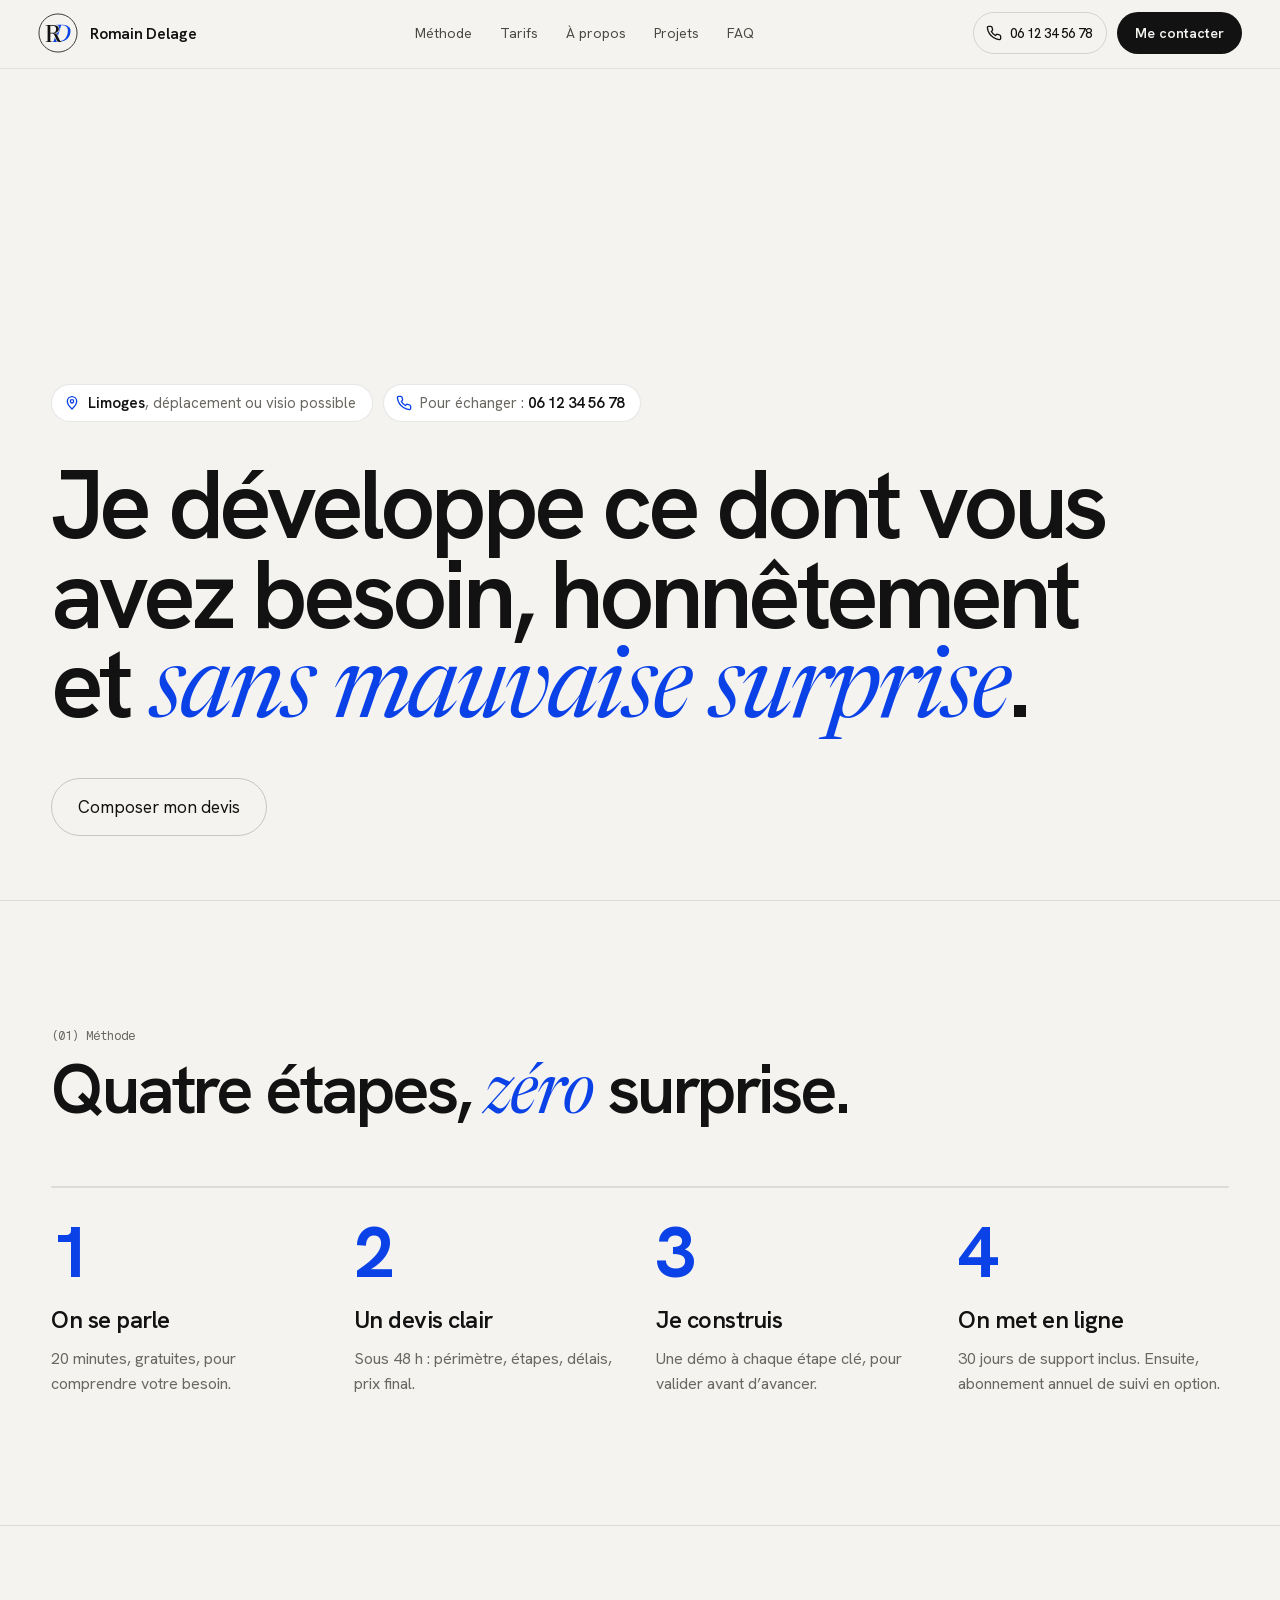
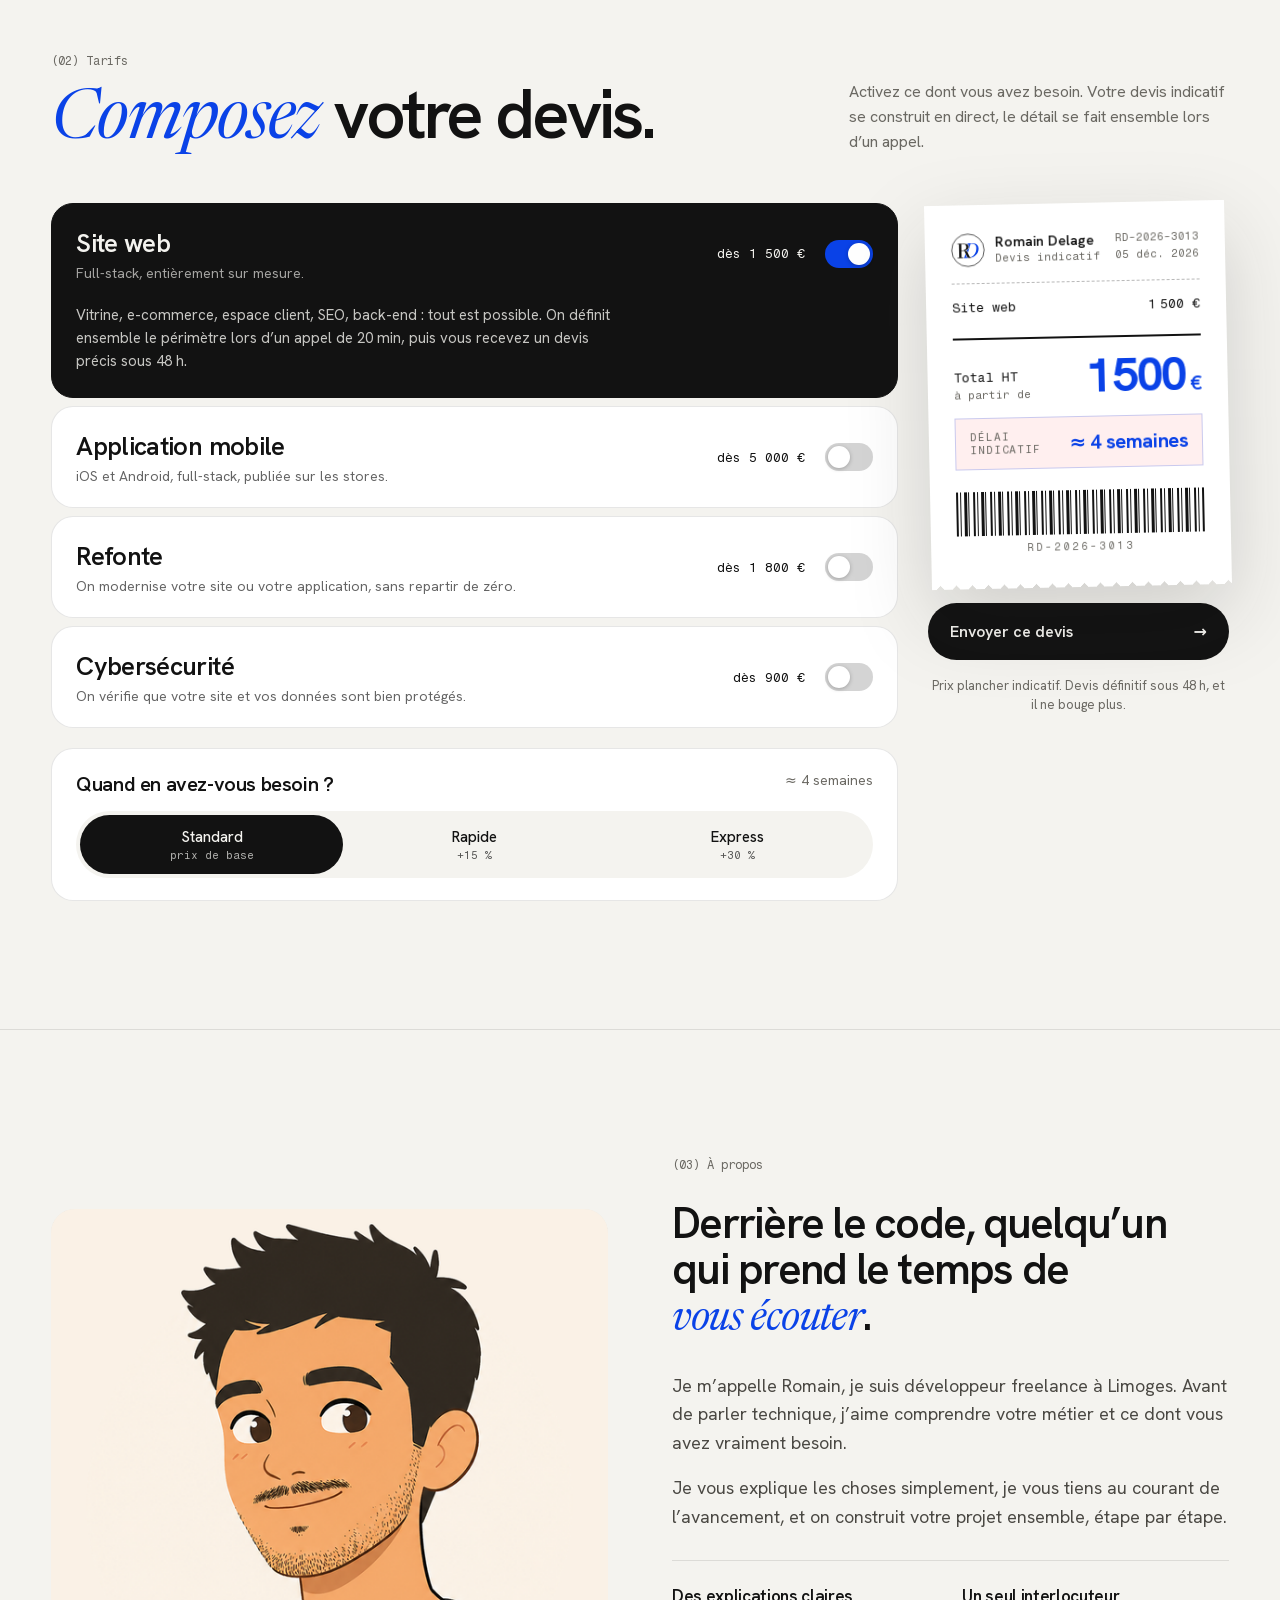
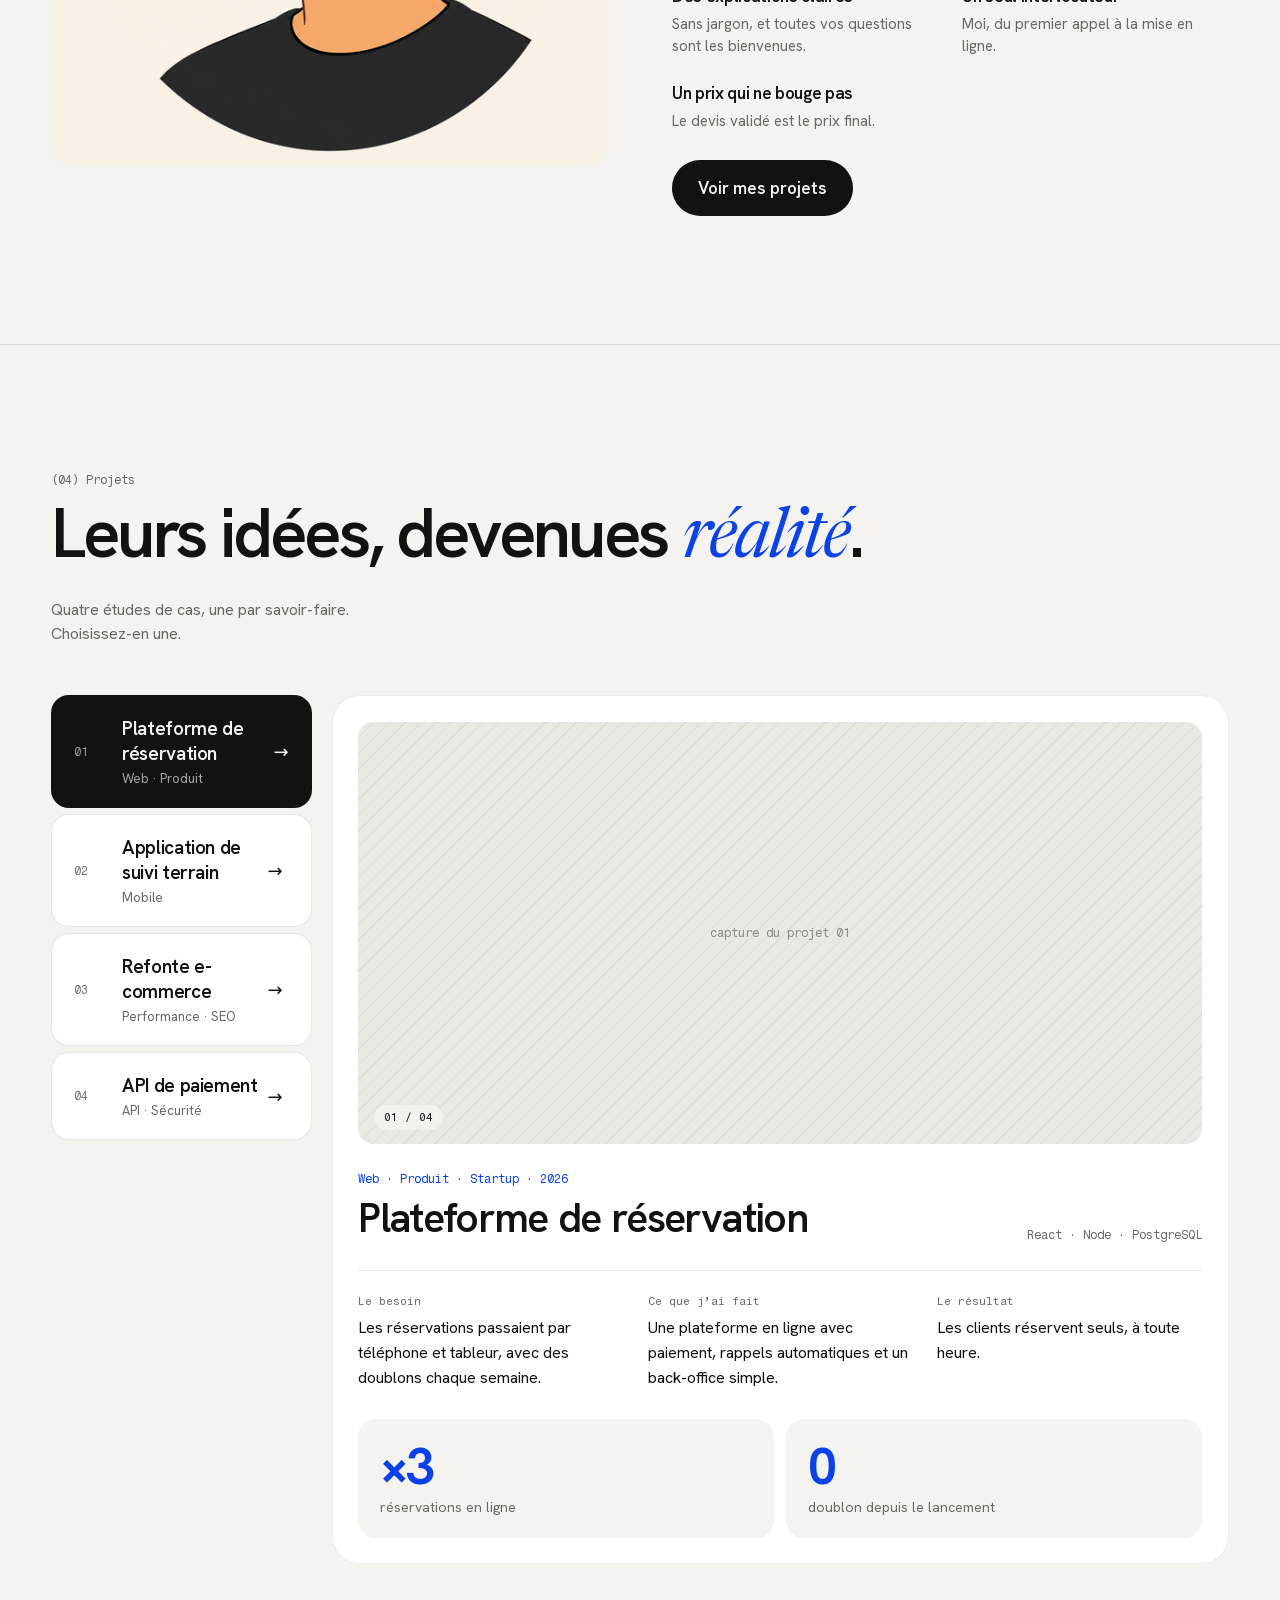
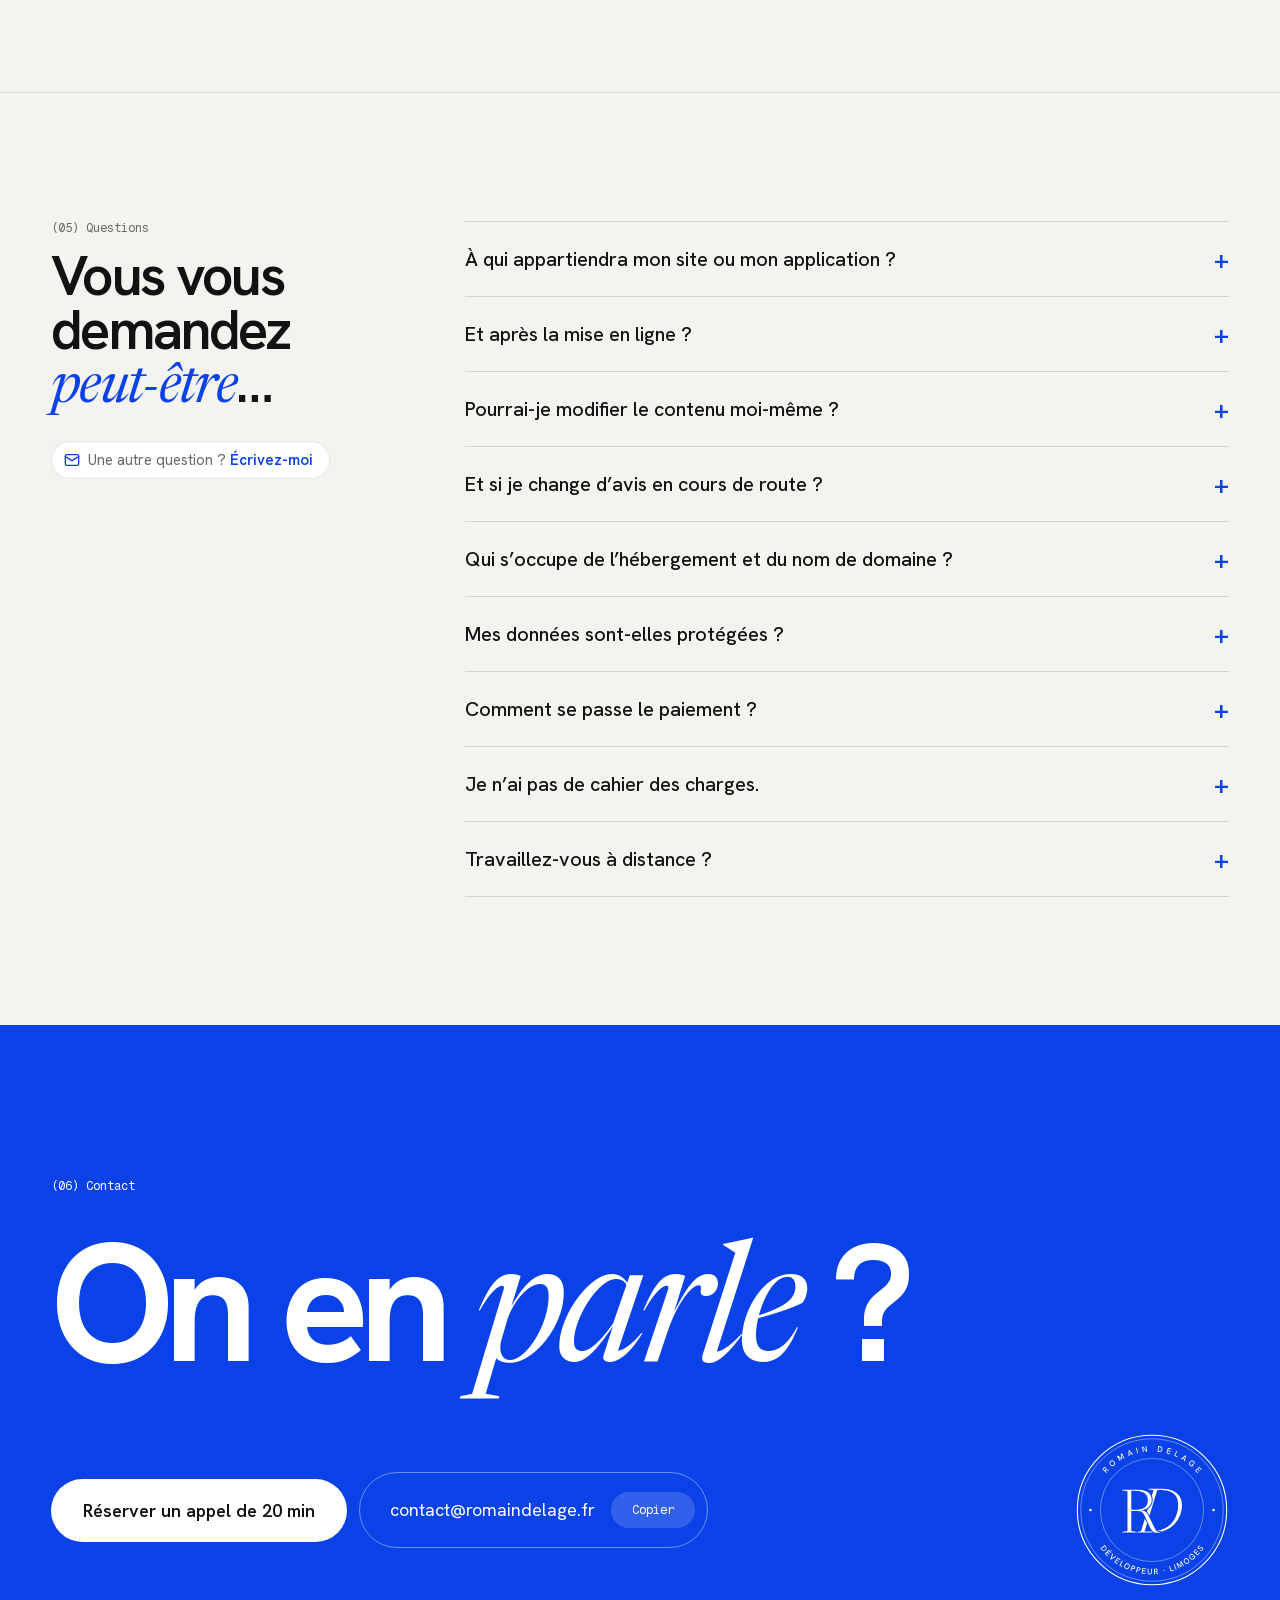
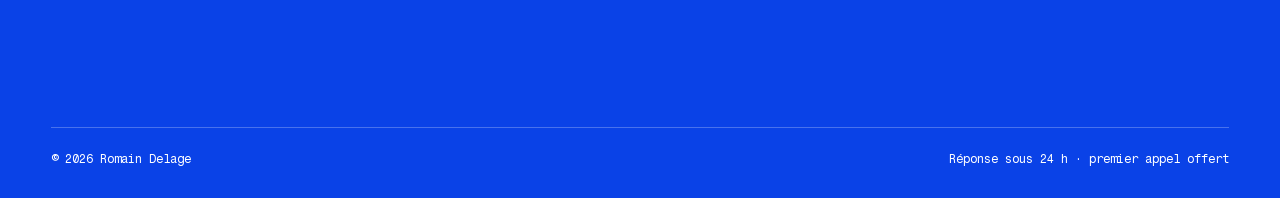
==== commit 1c511c69: "Rework the mobile header and menu On phones the bar keeps the brand and the menu button only; the me" ====
--- a/index.html
+++ b/index.html
@@ -105,14 +105,15 @@
 .lg-acc{fill:var(--accent)}
 .brand-name{font-weight:600;font-size:1rem;letter-spacing:-.02em}
 .nav{display:flex;gap:2px;flex-wrap:wrap;justify-content:center}
-.nav a{font-size:.875rem;padding:.5rem .8125rem;border-radius:999px;color:var(--body)}
-.nav a:hover{background:rgba(18,18,18,.06)}
-.nav a.is-active{background:var(--ink);color:var(--bg)}
+.nav>a{font-size:.875rem;padding:.5rem .8125rem;border-radius:999px;color:var(--body)}
+.nav>a:hover{background:rgba(18,18,18,.06)}
+.nav>a.is-active{background:var(--ink);color:var(--bg)}
 .hd-act{display:flex;align-items:center;gap:.625rem}
-.telbtn{font-size:.8125rem;font-weight:500;font-variant-numeric:tabular-nums;white-space:nowrap;display:flex;align-items:center;gap:.5rem;padding:.5rem .875rem .5rem .75rem;border-radius:999px;border:1px solid rgba(18,18,18,.14);background:transparent;color:var(--ink)}
+.telbtn{font-size:.8125rem;font-weight:500;font-variant-numeric:tabular-nums;white-space:nowrap;display:flex;align-items:center;justify-content:center;gap:.5rem;height:2.625rem;padding:0 .875rem 0 .75rem;border-radius:999px;border:1px solid rgba(18,18,18,.14);background:transparent;color:var(--ink)}
 .telbtn:hover{border-color:var(--ink)}
 .telbtn svg{width:1rem;height:1rem;flex:none}
-.hd-cta{font-size:.875rem;padding:.6875rem 1.125rem}
+.hd-cta{font-size:.875rem;height:2.625rem;padding:0 1.125rem}
+.nav-act{display:none}
 .menu-btn{display:none;width:2.625rem;height:2.625rem;border-radius:50%;border:1px solid rgba(18,18,18,.14);background:transparent;position:relative;flex-shrink:0}
 .menu-btn span{position:absolute;left:.75rem;right:.75rem;height:1.5px;background:var(--ink);border-radius:2px;transition:transform .45s var(--ease)}
 .menu-btn span:first-child{transform:translateY(-.25rem)}
@@ -322,17 +323,36 @@
 .rv.in{opacity:1;translate:0 0}
 
 /* ---------- Responsive ---------- */
-@media (max-width:1100px){.telbtn .telbtn-l{display:none}.telbtn{padding:.5625rem}}
+@media (max-width:1100px){.telbtn .telbtn-l{display:none}.telbtn{width:2.625rem;padding:0}}
 @media (max-width:920px){
   .menu-btn{display:block}
-  .nav{position:absolute;top:100%;left:0;right:0;flex-direction:column;align-items:stretch;gap:0;padding:.5rem clamp(1rem,3vw,2.5rem) 1.25rem;background:var(--bg);border-bottom:1px solid rgba(18,18,18,.08);box-shadow:0 1.5rem 2.5rem rgba(18,18,18,.12);visibility:hidden;opacity:0;translate:0 -.5rem;transition:opacity .3s ease,translate .4s var(--ease),visibility 0s .4s}
-  .menu-open .nav{visibility:visible;opacity:1;translate:0 0;transition:opacity .3s ease,translate .4s var(--ease)}
-  .nav a{font-size:1.375rem;font-weight:500;letter-spacing:-.02em;padding:.875rem .25rem;border-radius:0;border-bottom:1px solid var(--line);color:var(--ink)}
-  .nav a:hover,.nav a.is-active{background:transparent;color:var(--accent)}
+  .menu-open{background:var(--bg)}
+  /* Full-height panel under the bar. --hd-h is the bar's height, kept in sync by main.js. */
+  .nav{position:absolute;top:100%;left:0;right:0;height:calc(100vh - var(--hd-h,4rem));height:calc(100dvh - var(--hd-h,4rem));overflow-y:auto;overscroll-behavior:contain;flex-direction:column;flex-wrap:nowrap;justify-content:flex-start;align-items:stretch;gap:0;padding:1rem var(--gx) max(1.5rem,env(safe-area-inset-bottom));background:var(--bg);counter-reset:nav;visibility:hidden;opacity:0;transition:opacity .3s ease,visibility 0s .3s}
+  .menu-open .nav{visibility:visible;opacity:1;transition:opacity .3s ease}
+  .nav>a{counter-increment:nav;display:flex;align-items:baseline;gap:1rem;font-size:clamp(2rem,9vw,2.75rem);font-weight:600;letter-spacing:-.045em;line-height:1.1;padding:.875rem 0;border-radius:0;border-bottom:1px solid var(--line);color:var(--ink);opacity:0;translate:0 1rem;transition:opacity .4s ease,translate .6s var(--ease),color .3s ease}
+  .nav>a::before{content:"(0" counter(nav) ")";font-family:var(--mono);font-size:.75rem;font-weight:400;letter-spacing:0;color:var(--muted);translate:0 -.2em}
+  .menu-open .nav>a,.menu-open .nav-act{opacity:1;translate:0 0}
+  .menu-open .nav>a:nth-child(2){transition-delay:.04s}
+  .menu-open .nav>a:nth-child(3){transition-delay:.08s}
+  .menu-open .nav>a:nth-child(4){transition-delay:.12s}
+  .menu-open .nav>a:nth-child(5){transition-delay:.16s}
+  .nav>a:hover,.nav>a.is-active{background:transparent;color:var(--accent)}
   .faq-list{grid-column:auto}
 }
+/* Phones: the bar keeps just the brand and the menu button; the call and contact buttons move into the panel. */
+@media (max-width:640px){
+  .hd-in{padding:.625rem var(--gx)}
+  .logo{width:2.25rem;height:2.25rem}
+  .brand{gap:.625rem}
+  .brand-name{font-size:.9375rem}
+  .telbtn,.hd-cta{display:none}
+  .menu-btn{width:2.5rem;height:2.5rem}
+  .nav-act{display:grid;gap:.625rem;margin-top:auto;padding-top:2rem;opacity:0;translate:0 1rem;transition:opacity .4s ease .2s,translate .6s var(--ease) .2s}
+  .nav-act .btn{font-size:1rem;padding:1.0625rem 1.5rem}
+  .nav-act svg{width:1.125rem;height:1.125rem}
+}
 @media (max-width:480px){
-  .hd-cta{padding:.625rem .875rem}
   .copy{font-size:1rem;padding:1.0625rem .625rem 1.0625rem 1.375rem;gap:.75rem}
   .badge{min-width:4.5rem}
   .btn-white{font-size:1.0625rem;padding:1.125rem 1.625rem}
@@ -340,7 +360,6 @@
   .svc-btn{gap:.875rem;padding:1.25rem}
   .svc-more p{padding:0 1.25rem 1.25rem}
 }
-@media (max-width:400px){.brand-name{display:none}}
 @media (hover:none){.tk:hover{transform:rotate(-1.2deg)}}
 @media (prefers-reduced-motion:reduce){
   html{scroll-behavior:auto}
@@ -365,6 +384,10 @@
       <a href="#apropos">À propos</a>
       <a href="#projets">Projets</a>
       <a href="#faq">FAQ</a>
+      <div class="nav-act">
+        <a class="btn btn-dark" href="#contact">Me contacter</a>
+        <a class="btn btn-line" href="tel:+33612345678"><svg viewBox="0 0 24 24" fill="none" stroke="currentColor" stroke-width="2" stroke-linecap="round" stroke-linejoin="round" aria-hidden="true"><path d="M22 16.9v3a2 2 0 0 1-2.2 2 19.8 19.8 0 0 1-8.6-3.1 19.5 19.5 0 0 1-6-6A19.8 19.8 0 0 1 2.1 4.2 2 2 0 0 1 4.1 2h3a2 2 0 0 1 2 1.7c.1.9.4 1.8.7 2.7a2 2 0 0 1-.5 2.1L8 9.8a16 16 0 0 0 6 6l1.3-1.3a2 2 0 0 1 2.1-.4c.9.3 1.8.6 2.7.7a2 2 0 0 1 1.7 2z"/></svg>06 12 34 56 78</a>
+      </div>
     </nav>
     <div class="hd-act">
       <a class="telbtn" href="tel:+33612345678" aria-label="Appeler le 06 12 34 56 78">
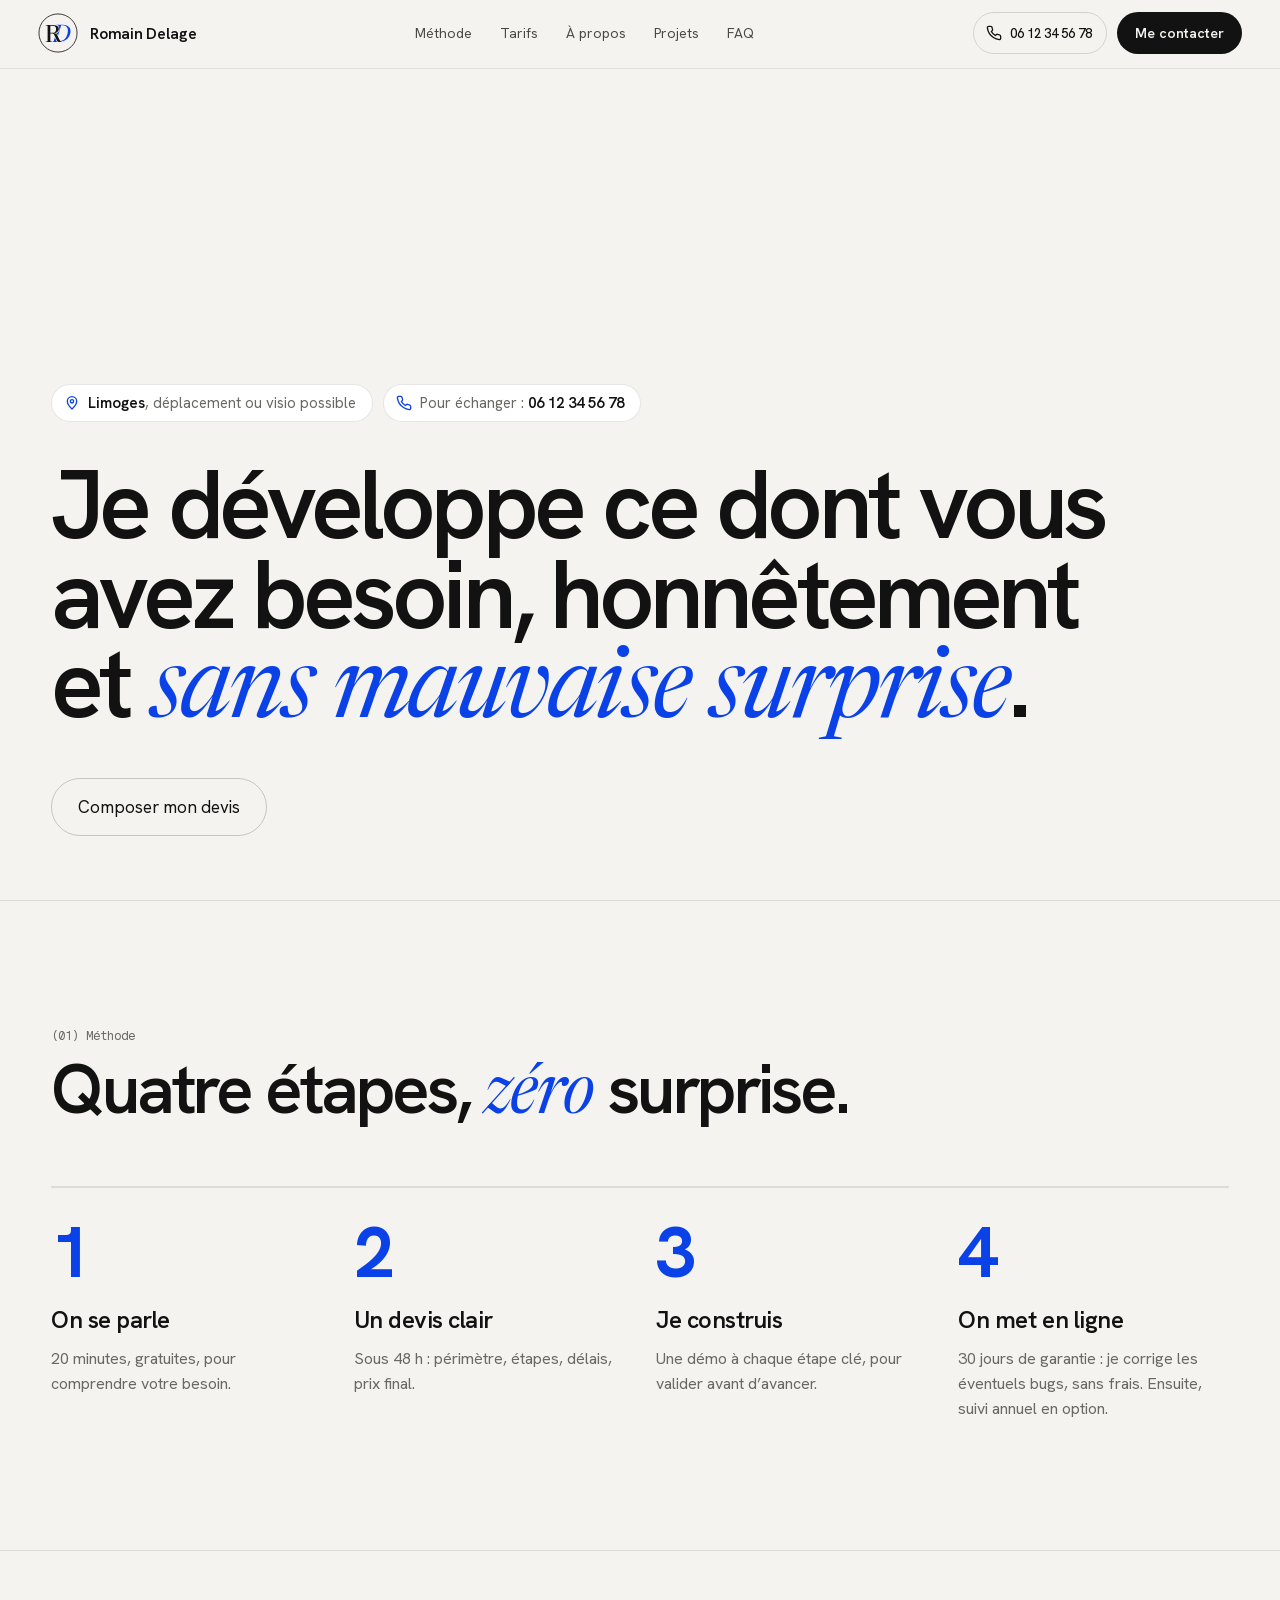
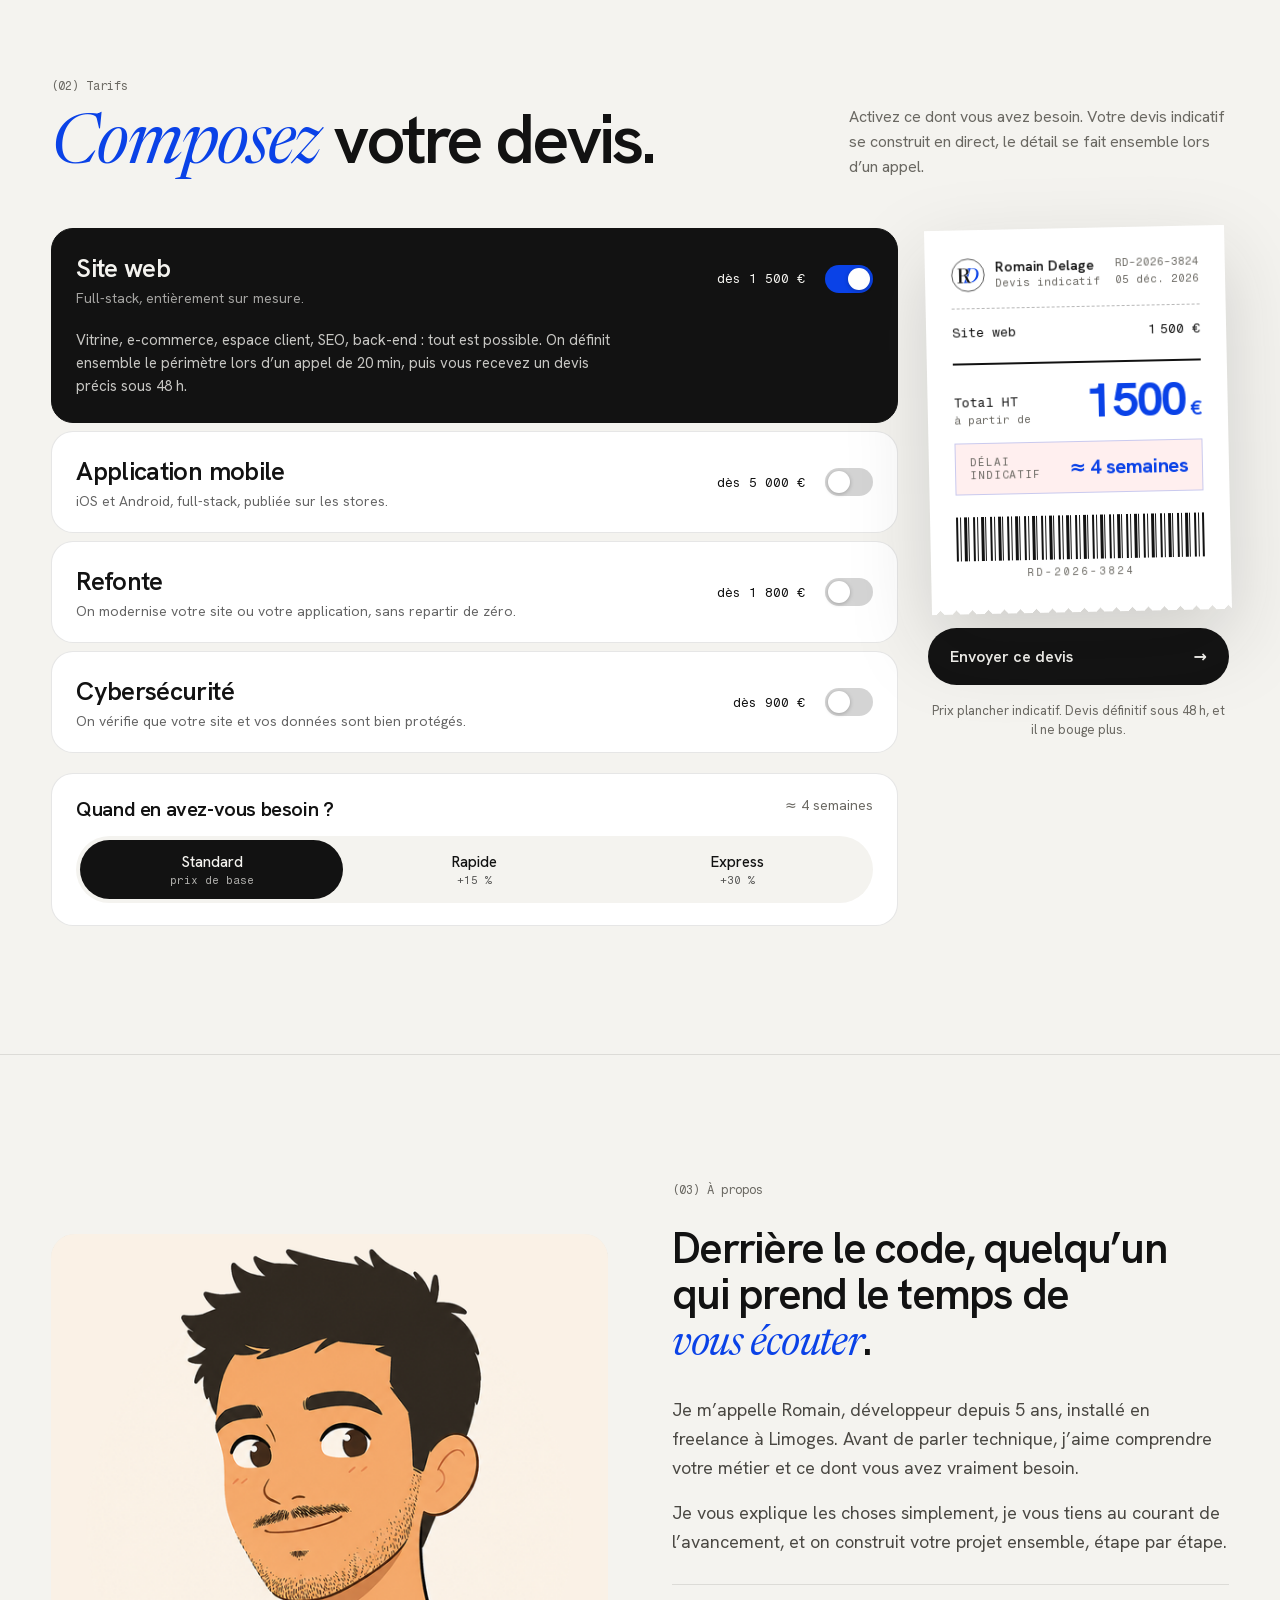
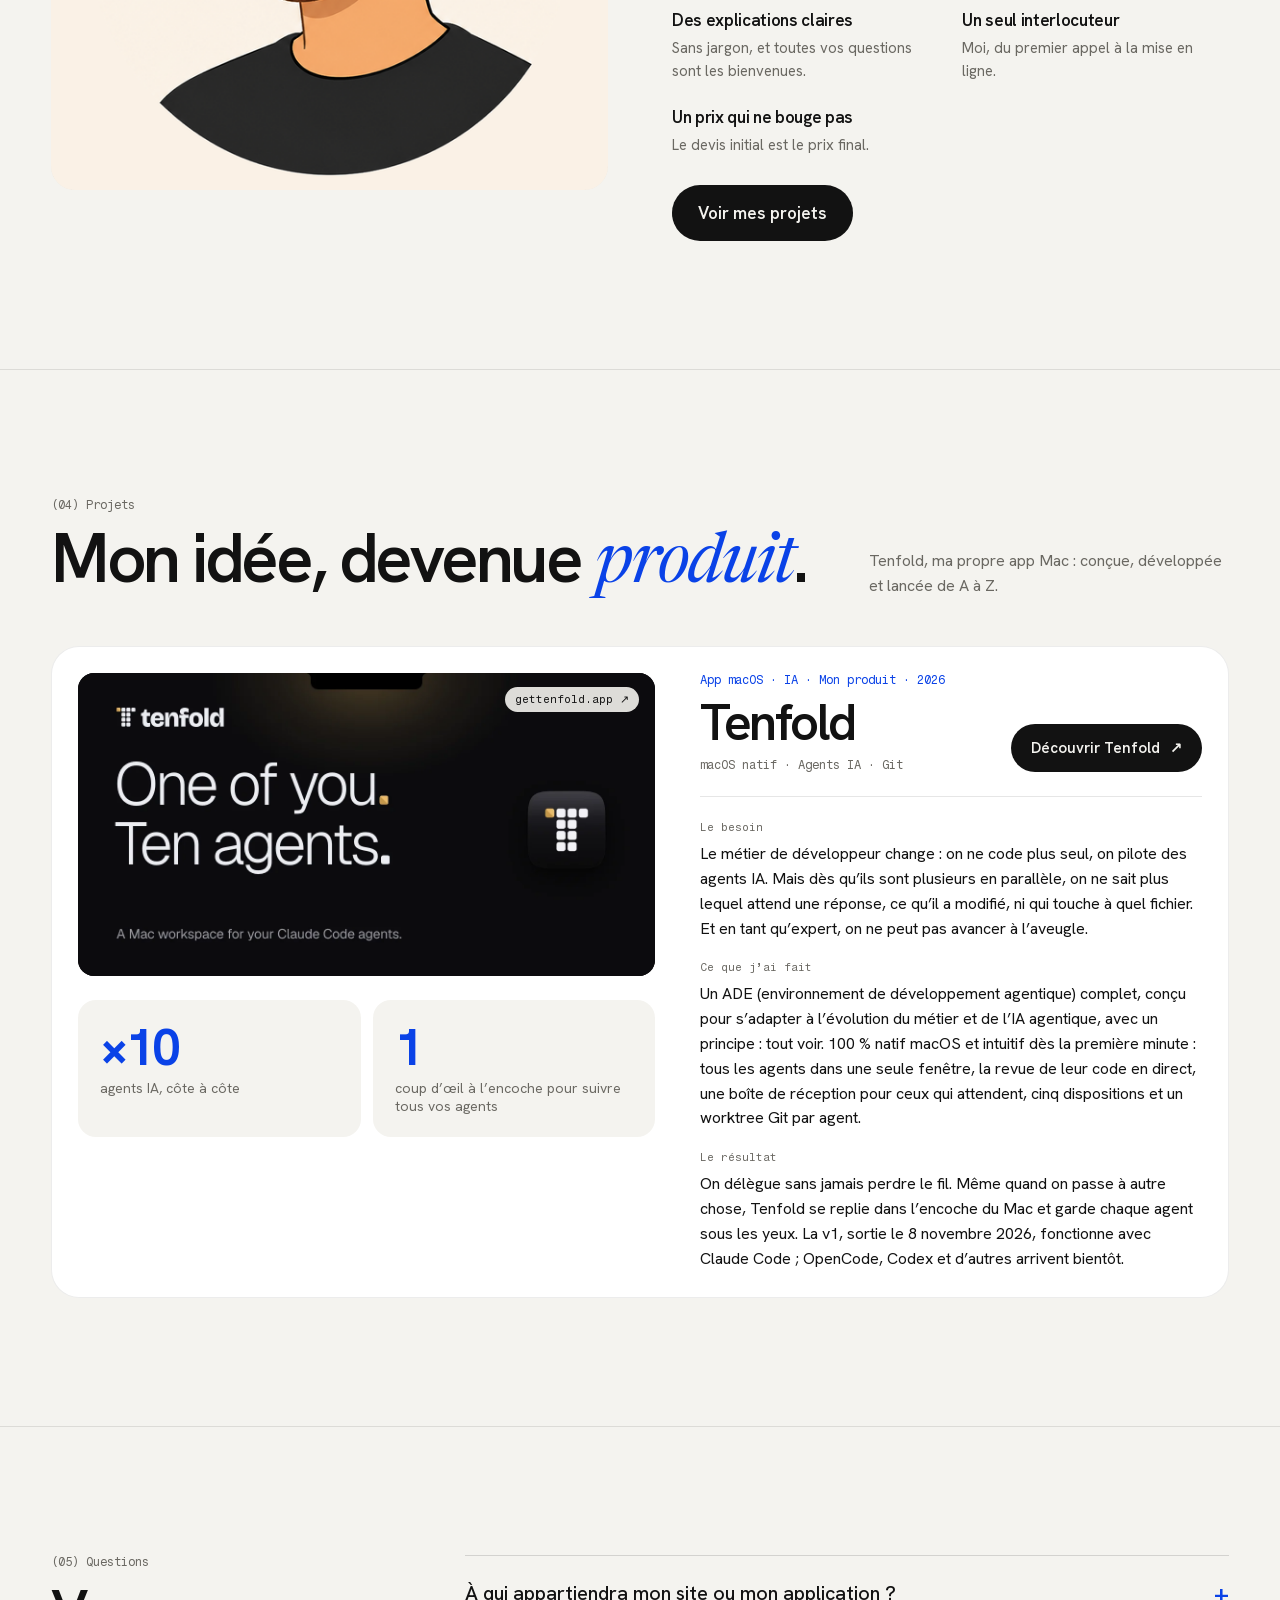
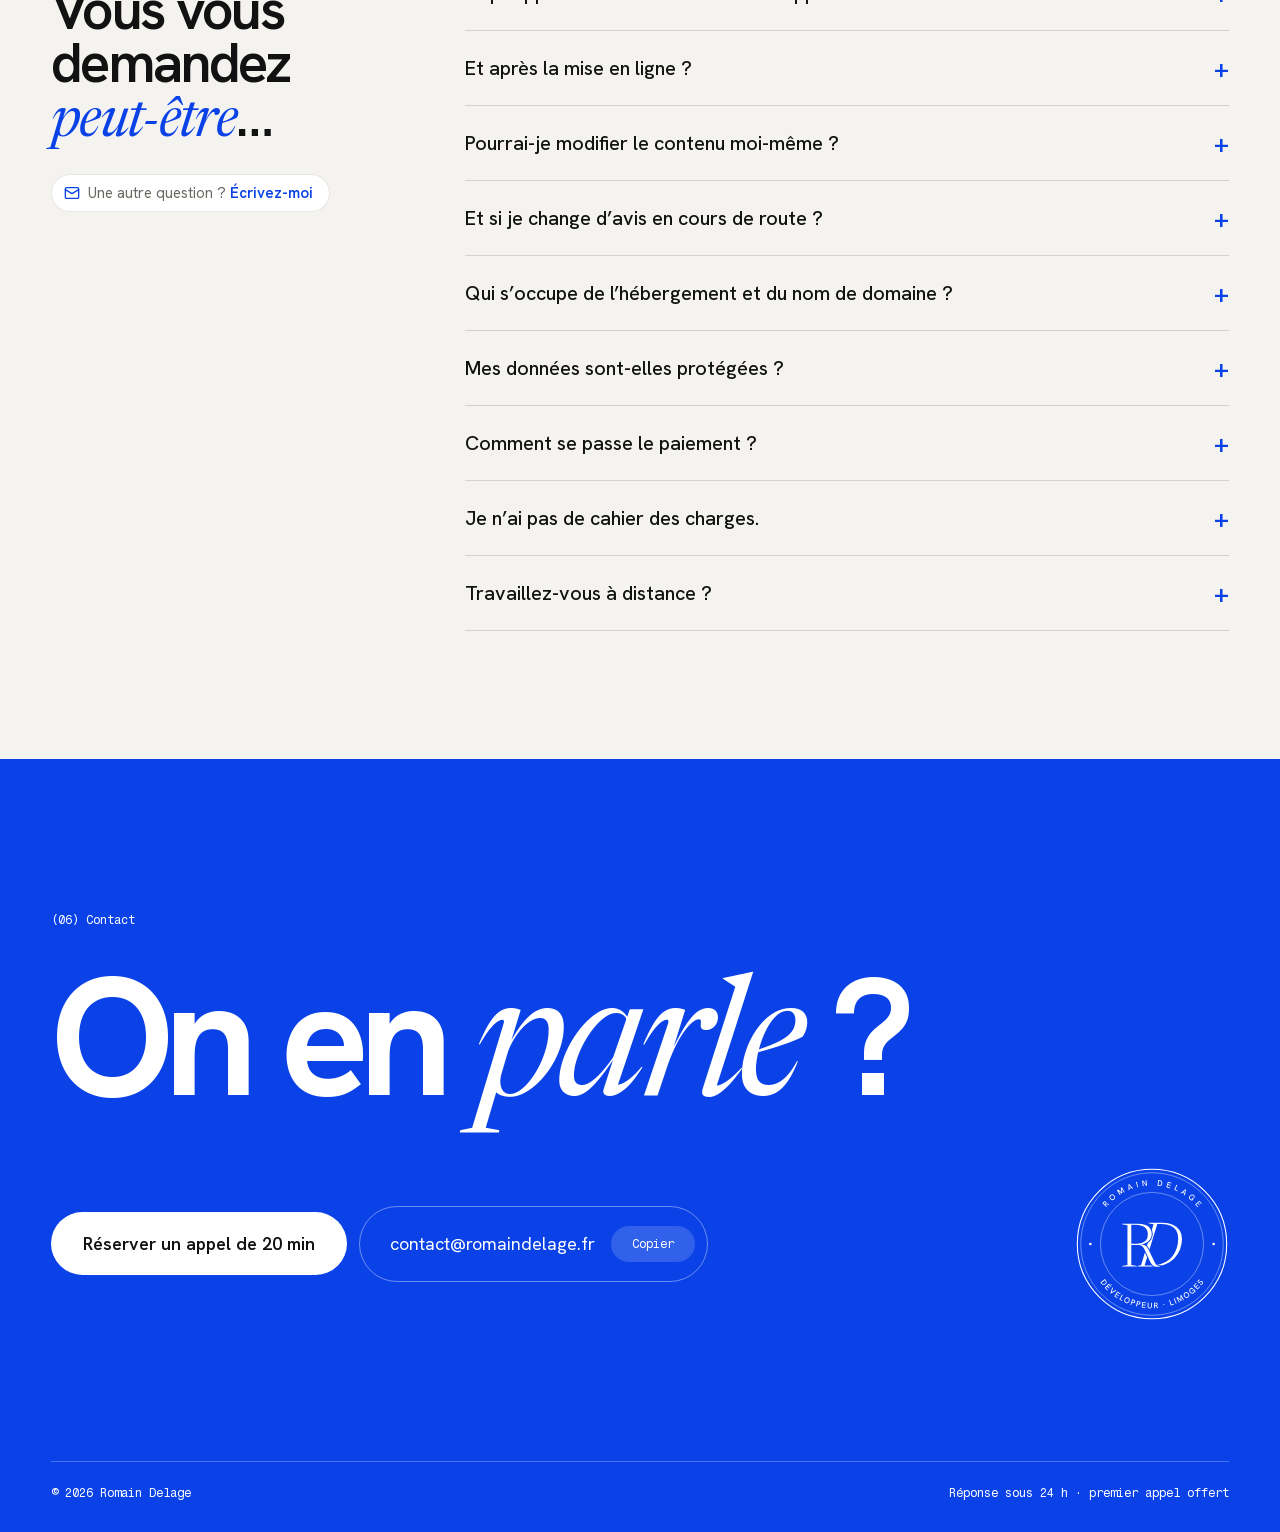
==== commit 18d40ac7: "Replace the placeholder case studies with Tenfold The four mock projects are gone, along with the ta" ====
--- a/index.html
+++ b/index.html
@@ -147,33 +147,18 @@
 .lede{max-width:22.5rem;color:var(--muted);font-size:1rem;line-height:1.55}
 
 /* ---------- Projects ---------- */
-.proj{display:flex;flex-wrap:wrap;gap:1.25rem;align-items:flex-start}
-.tabs{position:relative;flex:1 1 16.25rem;max-width:100%;display:flex;flex-direction:column;gap:.375rem}
-.tab-ind{position:absolute;left:0;right:0;top:0;height:0;border-radius:1.125rem;background:var(--ink);transition:transform .6s var(--io),height .6s var(--io);pointer-events:none}
-.tab{position:relative;z-index:1;text-align:left;padding:1.25rem 1.375rem;border-radius:1.125rem;border:1px solid var(--line);background:#fff;color:var(--ink);display:grid;grid-template-columns:2.25rem minmax(0,1fr) auto;gap:.75rem;align-items:center;transition:all .35s var(--ease)}
-.tab:hover{border-color:var(--ink)}
-.tab[aria-selected=true]{border-color:transparent;background:transparent;color:var(--bg)}
-.tabs:not(.ready) .tab[aria-selected=true]{background:var(--ink)}
-.tab-n{font-family:var(--mono);font-size:.75rem;opacity:.6}
-.tab-txt{display:flex;flex-direction:column;gap:.25rem}
-.tab-t{font-size:1.1875rem;font-weight:600;letter-spacing:-.02em}
-.tab-c{font-size:.8125rem;opacity:.65}
-.tab-arr{font-size:1.125rem;transform:translateX(-.375rem);transition:transform .4s var(--ease)}
-.tab[aria-selected=true] .tab-arr{transform:none}
-.panel{position:relative;flex:999 1 30rem;min-width:0;display:flex;flex-direction:column;gap:1.75rem;padding:clamp(1rem,2vw,1.75rem);border-radius:1.75rem;background:#fff;border:1px solid rgba(18,18,18,.08)}
-.shot{position:relative;aspect-ratio:16/8;border-radius:1rem;overflow:hidden;transition:transform .6s var(--ease);isolation:isolate}
-.shot-img{position:absolute;inset:0;background:repeating-linear-gradient(135deg,rgba(18,18,18,.06) 0 1px,transparent 1px .6875rem),var(--card);display:grid;place-items:center;font-family:var(--mono);font-size:.75rem;color:var(--muted-2)}
-.shot-img img{position:absolute;inset:0;width:100%;height:100%;object-fit:cover}
-.curtain{position:absolute;inset:0;background:var(--accent);transform:scaleX(0);transform-origin:left;display:grid;place-items:center}
-.curtain span{font-size:clamp(4rem,9vw,8.75rem);font-weight:700;letter-spacing:-.07em;color:#fff;line-height:1}
-.shot-tag{position:absolute;left:1rem;bottom:.875rem;font-family:var(--mono);font-size:.6875rem;padding:.375rem .625rem;border-radius:999px;background:rgba(244,243,239,.9);color:var(--ink)}
+.panel{position:relative;display:grid;grid-template-columns:minmax(0,1fr);gap:1.75rem;padding:clamp(1rem,2vw,1.75rem);border-radius:1.75rem;background:#fff;border:1px solid rgba(18,18,18,.08)}
+/* Sized to the 1200×630 visual so nothing gets cropped. The dark fill matches it while it loads. */
+.shot{position:relative;display:block;aspect-ratio:1200/630;border-radius:1rem;overflow:hidden;background:#0b0b0d;transition:transform .6s var(--ease);isolation:isolate}
+.shot img{position:absolute;inset:0;width:100%;height:100%;object-fit:cover}
+.shot-tag{position:absolute;right:1rem;top:.875rem;font-family:var(--mono);font-size:.6875rem;padding:.375rem .625rem;border-radius:999px;background:rgba(244,243,239,.9);color:var(--ink);transition:background-color .3s ease}
+.shot:hover .shot-tag{background:#fff}
 .pj-head{display:flex;justify-content:space-between;align-items:flex-end;gap:1.25rem;flex-wrap:wrap}
 .pj-hl{display:flex;flex-direction:column;gap:.625rem}
 .pj-meta{font-family:var(--mono);font-size:.75rem;color:var(--accent)}
-.pj-title{font-size:clamp(1.875rem,3.2vw,3rem);font-weight:600;letter-spacing:-.04em;line-height:1.05;display:flex;flex-wrap:wrap;column-gap:.25em}
-.wm{display:inline-block;overflow:hidden;padding-bottom:.08em}
-.wm>span{display:inline-block}
+.pj-title{font-size:clamp(2.25rem,4vw,3.75rem);font-weight:600;letter-spacing:-.045em;line-height:1}
 .pj-stack{font-family:var(--mono);font-size:.75rem;color:var(--muted)}
+.pj-cta{font-size:.9375rem;padding:.875rem 1.25rem}
 .pj-cols{display:grid;grid-template-columns:repeat(auto-fit,minmax(min(100%,12.5rem),1fr));gap:1.5rem;border-top:1px solid var(--line);padding-top:1.5rem}
 .pj-col{display:flex;flex-direction:column;gap:.5rem}
 .pj-col h4{margin:0;font-family:var(--mono);font-size:.6875rem;font-weight:400;color:var(--muted)}
@@ -182,6 +167,16 @@
 .kpi{padding:1.375rem;border-radius:1.125rem;background:var(--bg);display:flex;flex-direction:column;gap:.375rem}
 .kpi-v{font-size:clamp(2.25rem,4vw,3.75rem);font-weight:700;letter-spacing:-.06em;line-height:1;color:var(--accent);font-variant-numeric:tabular-nums}
 .kpi-l{font-size:.875rem;color:var(--muted)}
+/* Wide screens: visual and figures on the left, the story on the right. The story also spans a last 1fr row,
+   so when it runs long only that row grows and the figures stay tight under the visual. */
+@media (min-width:1280px){
+  .panel{grid-template-columns:minmax(0,1.15fr) minmax(0,1fr);grid-template-rows:auto auto auto 1fr;column-gap:clamp(2rem,3.5vw,4rem);row-gap:0;align-items:start}
+  .shot{grid-area:1/1/3/2}
+  .kpis{grid-area:3/1/4/2;margin-top:1.5rem}
+  .pj-head{grid-area:1/2/2/3}
+  .pj-cols{grid-area:2/2/5/3;margin-top:1.5rem;grid-template-columns:minmax(0,1fr);gap:1.25rem}
+  .pj-col p{max-width:38rem}
+}
 
 /* ---------- Pricing ---------- */
 .pricing{display:flex;flex-wrap:wrap;gap:clamp(1rem,2.4vw,3rem);align-items:flex-start}
@@ -422,7 +417,7 @@
     <li class="step"><span class="step-n" aria-hidden="true">1</span><h3>On se parle</h3><p>20 minutes, gratuites, pour comprendre votre besoin.</p></li>
     <li class="step"><span class="step-n" aria-hidden="true">2</span><h3>Un devis clair</h3><p>Sous 48 h : périmètre, étapes, délais, prix final.</p></li>
     <li class="step"><span class="step-n" aria-hidden="true">3</span><h3>Je construis</h3><p>Une démo à chaque étape clé, pour valider avant d’avancer.</p></li>
-    <li class="step"><span class="step-n" aria-hidden="true">4</span><h3>On met en ligne</h3><p>30 jours de support inclus. Ensuite, abonnement annuel de suivi en option.</p></li>
+    <li class="step"><span class="step-n" aria-hidden="true">4</span><h3>On met en ligne</h3><p>30 jours de garantie&nbsp;: je corrige les éventuels bugs, sans frais. Ensuite, suivi annuel en option.</p></li>
   </ol>
 </section>
 
@@ -494,12 +489,12 @@
   <div class="about-r">
     <span class="kicker">(03) À propos</span>
     <h2 class="about-big" id="apropos-t">Derrière le code, quelqu’un qui prend le temps de <span class="it">vous écouter</span>.</h2>
-    <p class="about-p">Je m’appelle Romain, je suis développeur freelance à Limoges. Avant de parler technique, j’aime comprendre votre métier et ce dont vous avez vraiment besoin.</p>
+    <p class="about-p">Je m’appelle Romain, développeur depuis 5 ans, installé en freelance à Limoges. Avant de parler technique, j’aime comprendre votre métier et ce dont vous avez vraiment besoin.</p>
     <p class="about-p">Je vous explique les choses simplement, je vous tiens au courant de l’avancement, et on construit votre projet ensemble, étape par étape.</p>
     <ul class="pledges" data-stagger aria-label="Ma façon de travailler">
       <li><b>Des explications claires</b><span>Sans jargon, et toutes vos questions sont les bienvenues.</span></li>
       <li><b>Un seul interlocuteur</b><span>Moi, du premier appel à la mise en ligne.</span></li>
-      <li><b>Un prix qui ne bouge pas</b><span>Le devis validé est le prix final.</span></li>
+      <li><b>Un prix qui ne bouge pas</b><span>Le devis initial est le prix final.</span></li>
     </ul>
     <div class="cta-row">
       <a class="btn btn-dark btn-lg" href="#projets" data-mag>Voir mes projets</a>
@@ -509,41 +504,32 @@
 
 <section id="projets" class="sec bt" aria-labelledby="projets-t" data-x>
   <div class="sec-head">
-    <div class="sec-title"><span class="kicker">(04) Projets</span><h2 class="h2" id="projets-t">Leurs idées, devenues <span class="it">réalité</span>.</h2></div>
-    <p class="lede">Quatre études de cas, une par savoir-faire. Choisissez-en une.</p>
-  </div>
-  <div class="proj">
-    <div class="tabs" role="tablist" aria-label="Études de cas" data-stagger>
-      <div class="tab-ind" aria-hidden="true"></div>
-      <button class="tab" type="button" role="tab" id="tab-0" aria-selected="true" aria-controls="pj-panel"><span class="tab-n">01</span><span class="tab-txt"><span class="tab-t">Plateforme de réservation</span><span class="tab-c">Web · Produit</span></span><span class="tab-arr" aria-hidden="true">→</span></button>
-      <button class="tab" type="button" role="tab" id="tab-1" aria-selected="false" aria-controls="pj-panel" tabindex="-1"><span class="tab-n">02</span><span class="tab-txt"><span class="tab-t">Application de suivi terrain</span><span class="tab-c">Mobile</span></span><span class="tab-arr" aria-hidden="true">→</span></button>
-      <button class="tab" type="button" role="tab" id="tab-2" aria-selected="false" aria-controls="pj-panel" tabindex="-1"><span class="tab-n">03</span><span class="tab-txt"><span class="tab-t">Refonte e-commerce</span><span class="tab-c">Performance · SEO</span></span><span class="tab-arr" aria-hidden="true">→</span></button>
-      <button class="tab" type="button" role="tab" id="tab-3" aria-selected="false" aria-controls="pj-panel" tabindex="-1"><span class="tab-n">04</span><span class="tab-txt"><span class="tab-t">API de paiement</span><span class="tab-c">API · Sécurité</span></span><span class="tab-arr" aria-hidden="true">→</span></button>
-    </div>
-    <div class="panel" id="pj-panel" role="tabpanel" aria-labelledby="tab-0" data-x>
-      <div class="shot" data-tilt>
-        <div class="shot-img" data-img><span data-pj="shot">capture du projet 01</span></div>
-        <div class="curtain" data-curtain aria-hidden="true"><span data-curtain-n>01</span></div>
-        <span class="shot-tag" data-fx><span data-pj="n">01</span> / 04</span>
+    <div class="sec-title"><span class="kicker">(04) Projets</span><h2 class="h2" id="projets-t">Mon idée, devenue <span class="it">produit</span>.</h2></div>
+    <p class="lede">Tenfold, ma propre app Mac&nbsp;: conçue, développée et lancée de A à Z.</p>
+  </div>
+  <article class="panel" aria-labelledby="pj-t" data-x>
+    <a class="shot" href="https://gettenfold.app/" target="_blank" rel="noopener" tabindex="-1" aria-hidden="true" data-tilt>
+      <img src="assets/img/tenfold.webp" alt="" width="1200" height="630" loading="lazy" decoding="async">
+      <span class="shot-tag">gettenfold.app ↗</span>
+    </a>
+    <div class="pj-head">
+      <div class="pj-hl">
+        <span class="pj-meta">App macOS · IA · Mon produit · 2026</span>
+        <h3 class="pj-title" id="pj-t">Tenfold</h3>
+        <span class="pj-stack">macOS natif · Agents IA · Git</span>
       </div>
-      <div class="pj-head">
-        <div class="pj-hl">
-          <span class="pj-meta" data-fx data-pj="meta">Web · Produit · Startup · 2026</span>
-          <h3 class="pj-title" data-pj-title><span class="wm"><span>Plateforme</span></span> <span class="wm"><span>de</span></span> <span class="wm"><span>réservation</span></span></h3>
-        </div>
-        <span class="pj-stack" data-fx data-pj="stack">React · Node · PostgreSQL</span>
-      </div>
-      <div class="pj-cols">
-        <div class="pj-col" data-fx><h4>Le besoin</h4><p data-pj="pb">Les réservations passaient par téléphone et tableur, avec des doublons chaque semaine.</p></div>
-        <div class="pj-col" data-fx><h4>Ce que j’ai fait</h4><p data-pj="sol">Une plateforme en ligne avec paiement, rappels automatiques et un back-office simple.</p></div>
-        <div class="pj-col" data-fx><h4>Le résultat</h4><p data-pj="res">Les clients réservent seuls, à toute heure.</p></div>
-      </div>
-      <div class="kpis">
-        <div class="kpi" data-fx><span class="kpi-v" data-k data-pj="k1v">×3</span><span class="kpi-l" data-pj="k1l">réservations en ligne</span></div>
-        <div class="kpi" data-fx><span class="kpi-v" data-k data-pj="k2v">0</span><span class="kpi-l" data-pj="k2l">doublon depuis le lancement</span></div>
-      </div>
-    </div>
-  </div>
+      <a class="btn btn-dark pj-cta" href="https://gettenfold.app/" target="_blank" rel="noopener" data-mag>Découvrir Tenfold <span aria-hidden="true">↗</span><span class="sr"> (nouvel onglet)</span></a>
+    </div>
+    <div class="pj-cols">
+      <div class="pj-col"><h4>Le besoin</h4><p>Le métier de développeur change&nbsp;: on ne code plus seul, on pilote des agents IA. Mais dès qu’ils sont plusieurs en parallèle, on ne sait plus lequel attend une réponse, ce qu’il a modifié, ni qui touche à quel fichier. Et en tant qu’expert, on ne peut pas avancer à l’aveugle.</p></div>
+      <div class="pj-col"><h4>Ce que j’ai fait</h4><p>Un ADE (environnement de développement agentique) complet, conçu pour s’adapter à l’évolution du métier et de l’IA agentique, avec un principe&nbsp;: tout voir. 100&nbsp;% natif macOS et intuitif dès la première minute&nbsp;: tous les agents dans une seule fenêtre, la revue de leur code en direct, une boîte de réception pour ceux qui attendent, cinq dispositions et un worktree Git par agent.</p></div>
+      <div class="pj-col"><h4>Le résultat</h4><p>On délègue sans jamais perdre le fil. Même quand on passe à autre chose, Tenfold se replie dans l’encoche du Mac et garde chaque agent sous les yeux. La v1, sortie le 8&nbsp;novembre 2026, fonctionne avec Claude Code&nbsp;; OpenCode, Codex et d’autres arrivent bientôt.</p></div>
+    </div>
+    <div class="kpis">
+      <div class="kpi"><span class="kpi-v">×10</span><span class="kpi-l">agents IA, côte à côte</span></div>
+      <div class="kpi"><span class="kpi-v">1</span><span class="kpi-l">coup d’œil à l’encoche pour suivre tous vos agents</span></div>
+    </div>
+  </article>
 </section>
 
 <section id="faq" class="sec bt faq" aria-labelledby="faq-t" data-x>
@@ -553,7 +539,7 @@
   </div>
   <div class="faq-list">
     <details><summary><span>À qui appartiendra mon site ou mon application&nbsp;?</span><span class="plus" aria-hidden="true">+</span></summary><p>À vous, entièrement. Une fois le projet réglé, le code, le design et les contenus vous appartiennent. Le nom de domaine et l’hébergement sont à votre nom&nbsp;: vous restez libre de changer de prestataire quand vous le souhaitez.</p></details>
-    <details><summary><span>Et après la mise en ligne&nbsp;?</span><span class="plus" aria-hidden="true">+</span></summary><p>30 jours de support sont inclus&nbsp;: corrections, petits ajustements, réponses à vos questions. Ensuite, un abonnement annuel optionnel prend le relais pour les mises à jour, la sécurité et les sauvegardes. Sans abonnement, j’interviens ponctuellement, sur devis.</p></details>
+    <details><summary><span>Et après la mise en ligne&nbsp;?</span><span class="plus" aria-hidden="true">+</span></summary><p>30 jours de garantie sont inclus&nbsp;: je corrige sans frais les éventuels bugs ou écarts par rapport au devis, et je réponds à vos questions. Les nouvelles pages ou fonctionnalités n’en font pas partie&nbsp;: elles font l’objet d’un devis à part. Ensuite, un abonnement annuel optionnel prend le relais pour les mises à jour, la sécurité et les sauvegardes. Sans abonnement, j’interviens ponctuellement, sur devis.</p></details>
     <details><summary><span>Pourrai-je modifier le contenu moi-même&nbsp;?</span><span class="plus" aria-hidden="true">+</span></summary><p>Oui. Textes, images, produits, actualités&nbsp;: je mets en place une interface simple pour les gérer sans toucher au code, et je vous montre comment l’utiliser.</p></details>
     <details><summary><span>Et si je change d’avis en cours de route&nbsp;?</span><span class="plus" aria-hidden="true">+</span></summary><p>C’est prévu. Vous voyez une démo à chaque étape clé, donc on ajuste tôt. Si vous souhaitez ajouter une fonctionnalité hors devis, je la chiffre à part et rien n’est lancé sans votre accord.</p></details>
     <details><summary><span>Qui s’occupe de l’hébergement et du nom de domaine&nbsp;?</span><span class="plus" aria-hidden="true">+</span></summary><p>Je m’en charge si vous le souhaitez&nbsp;: choix de la solution, configuration et mise en ligne. Les abonnements sont enregistrés à votre nom et vous les réglez directement auprès du fournisseur.</p></details>
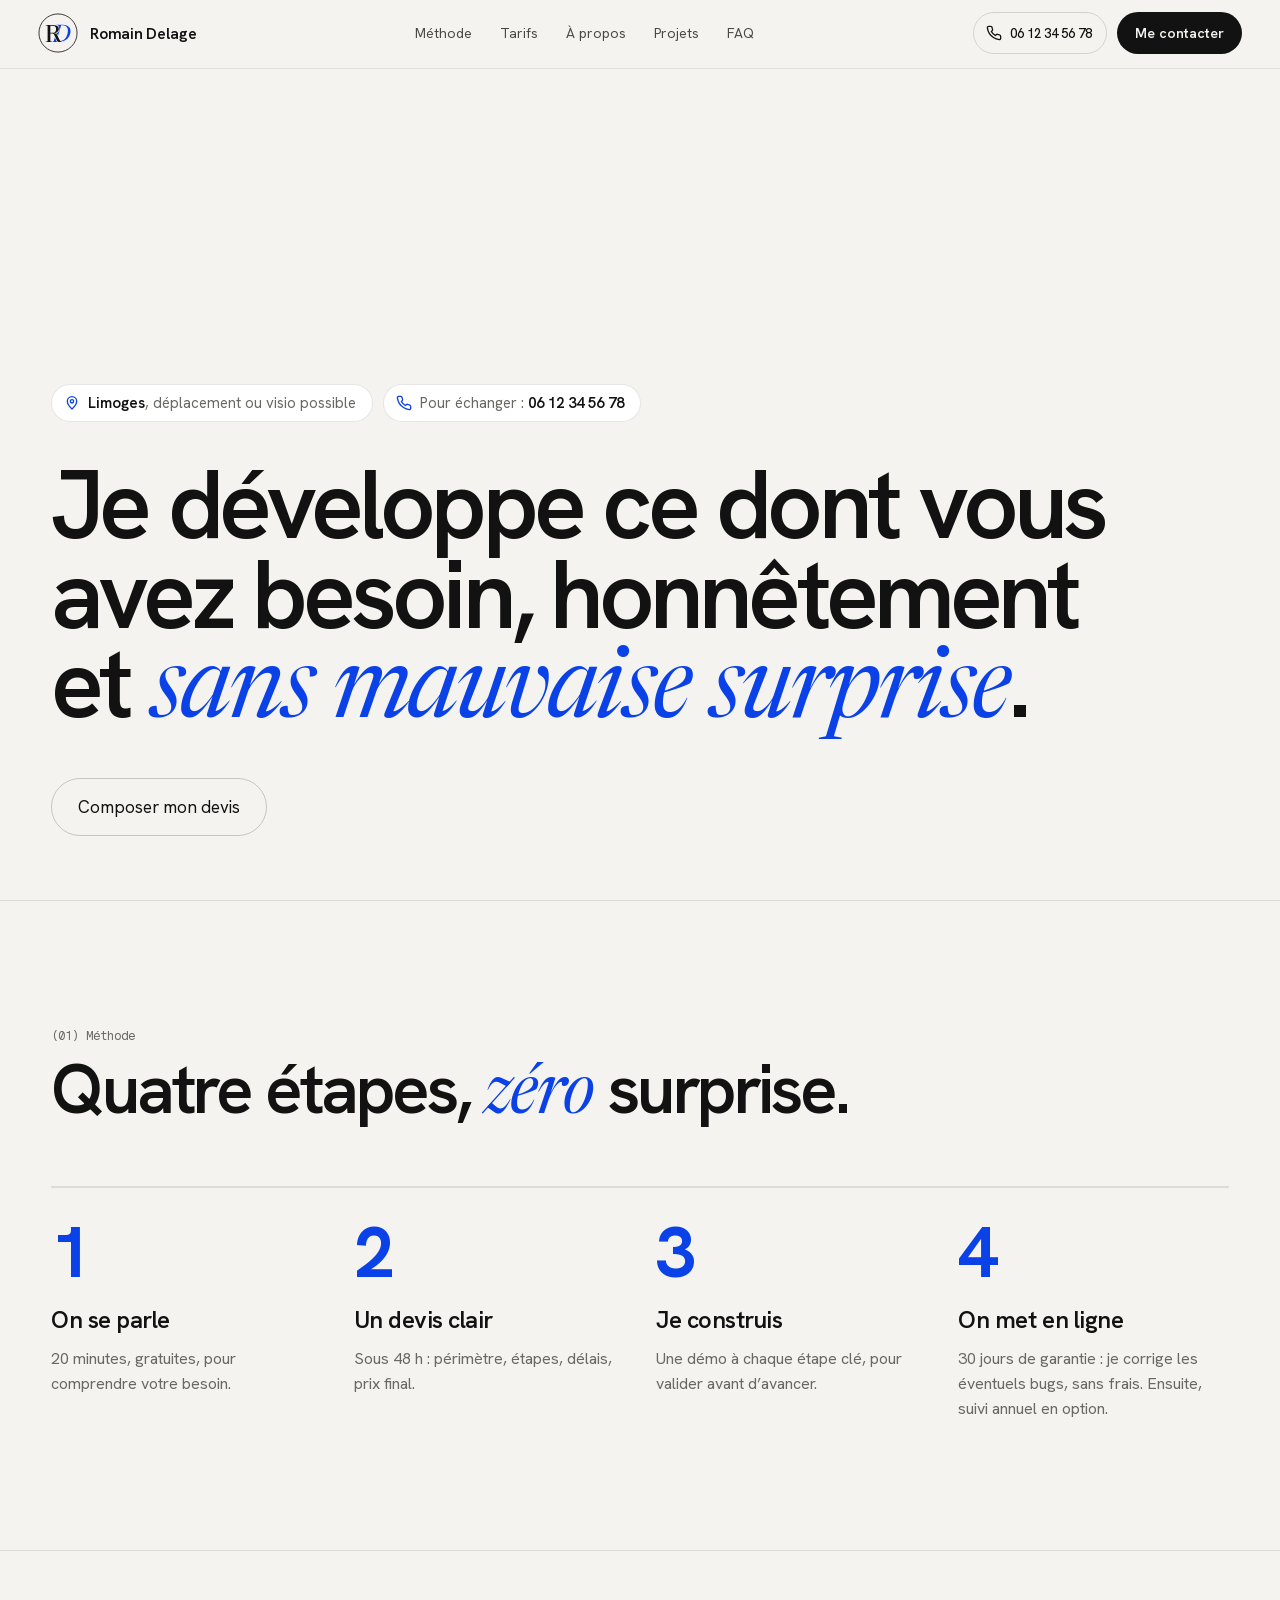
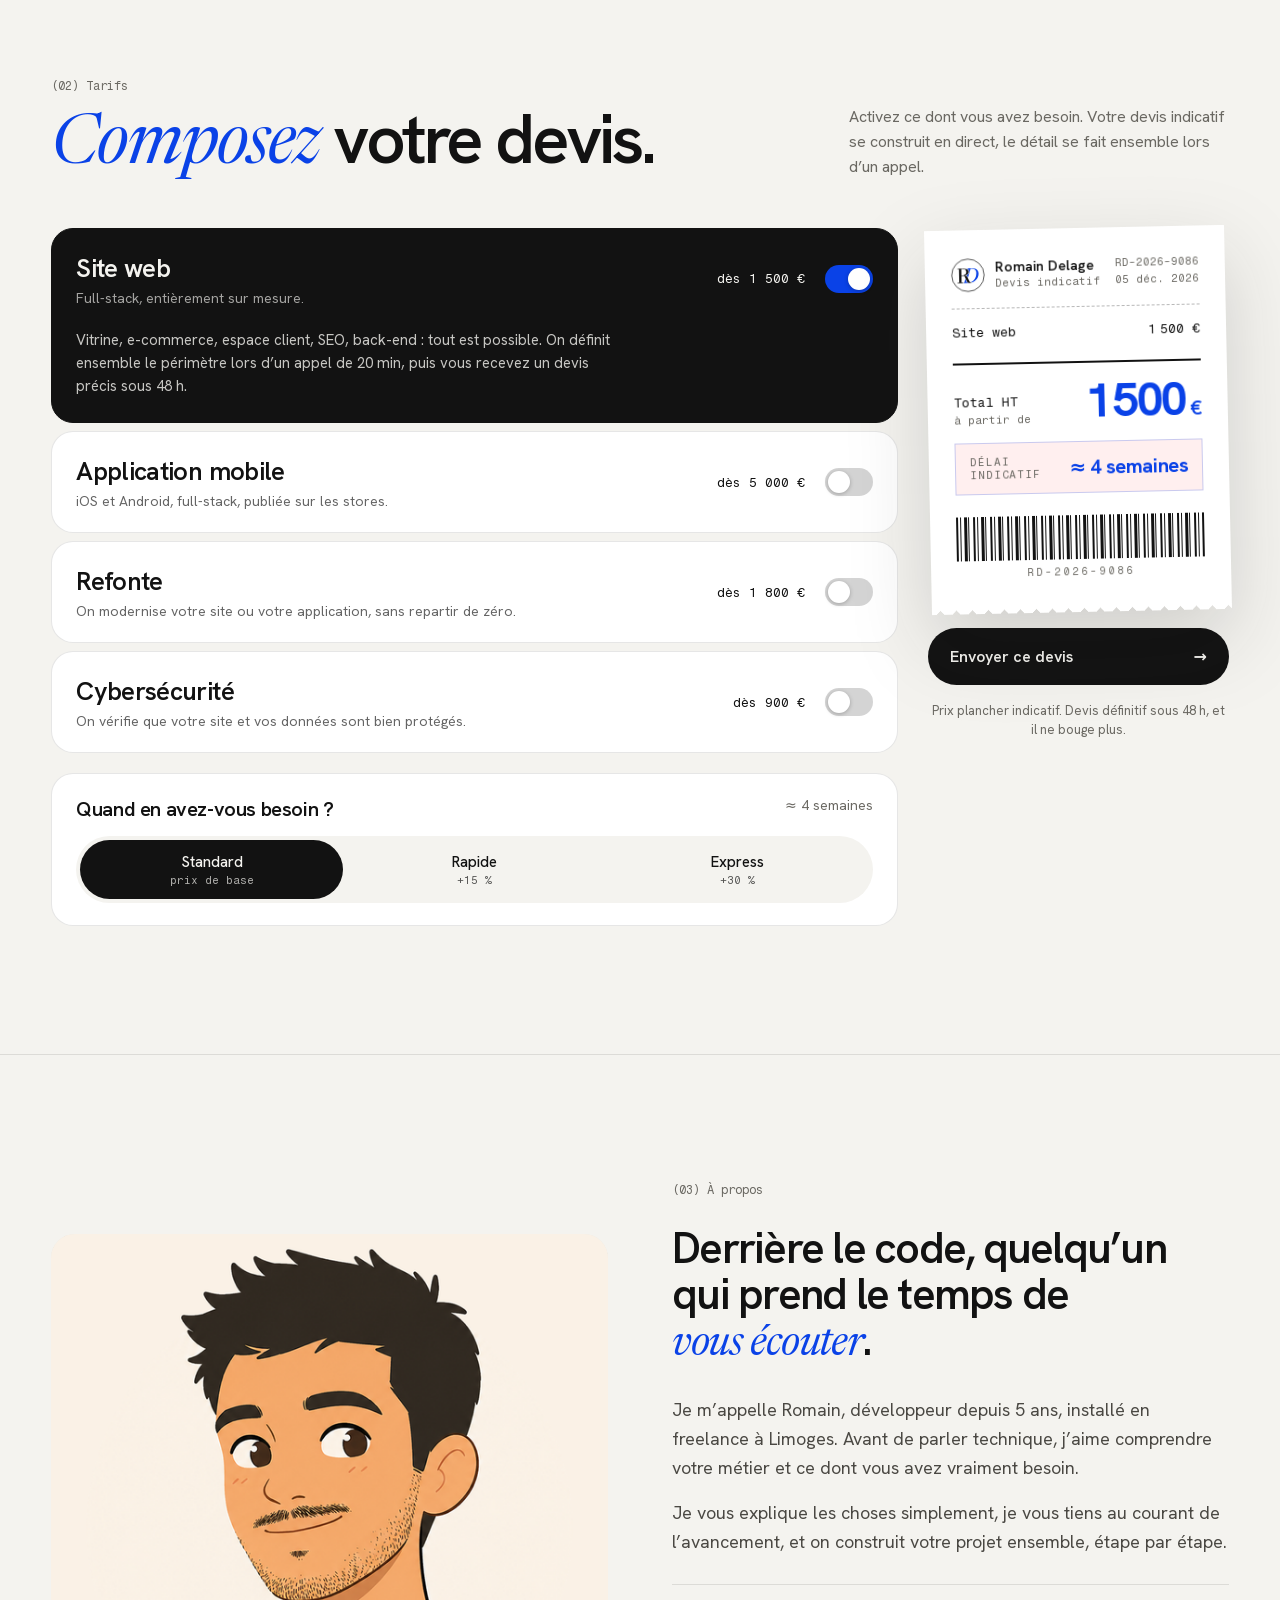
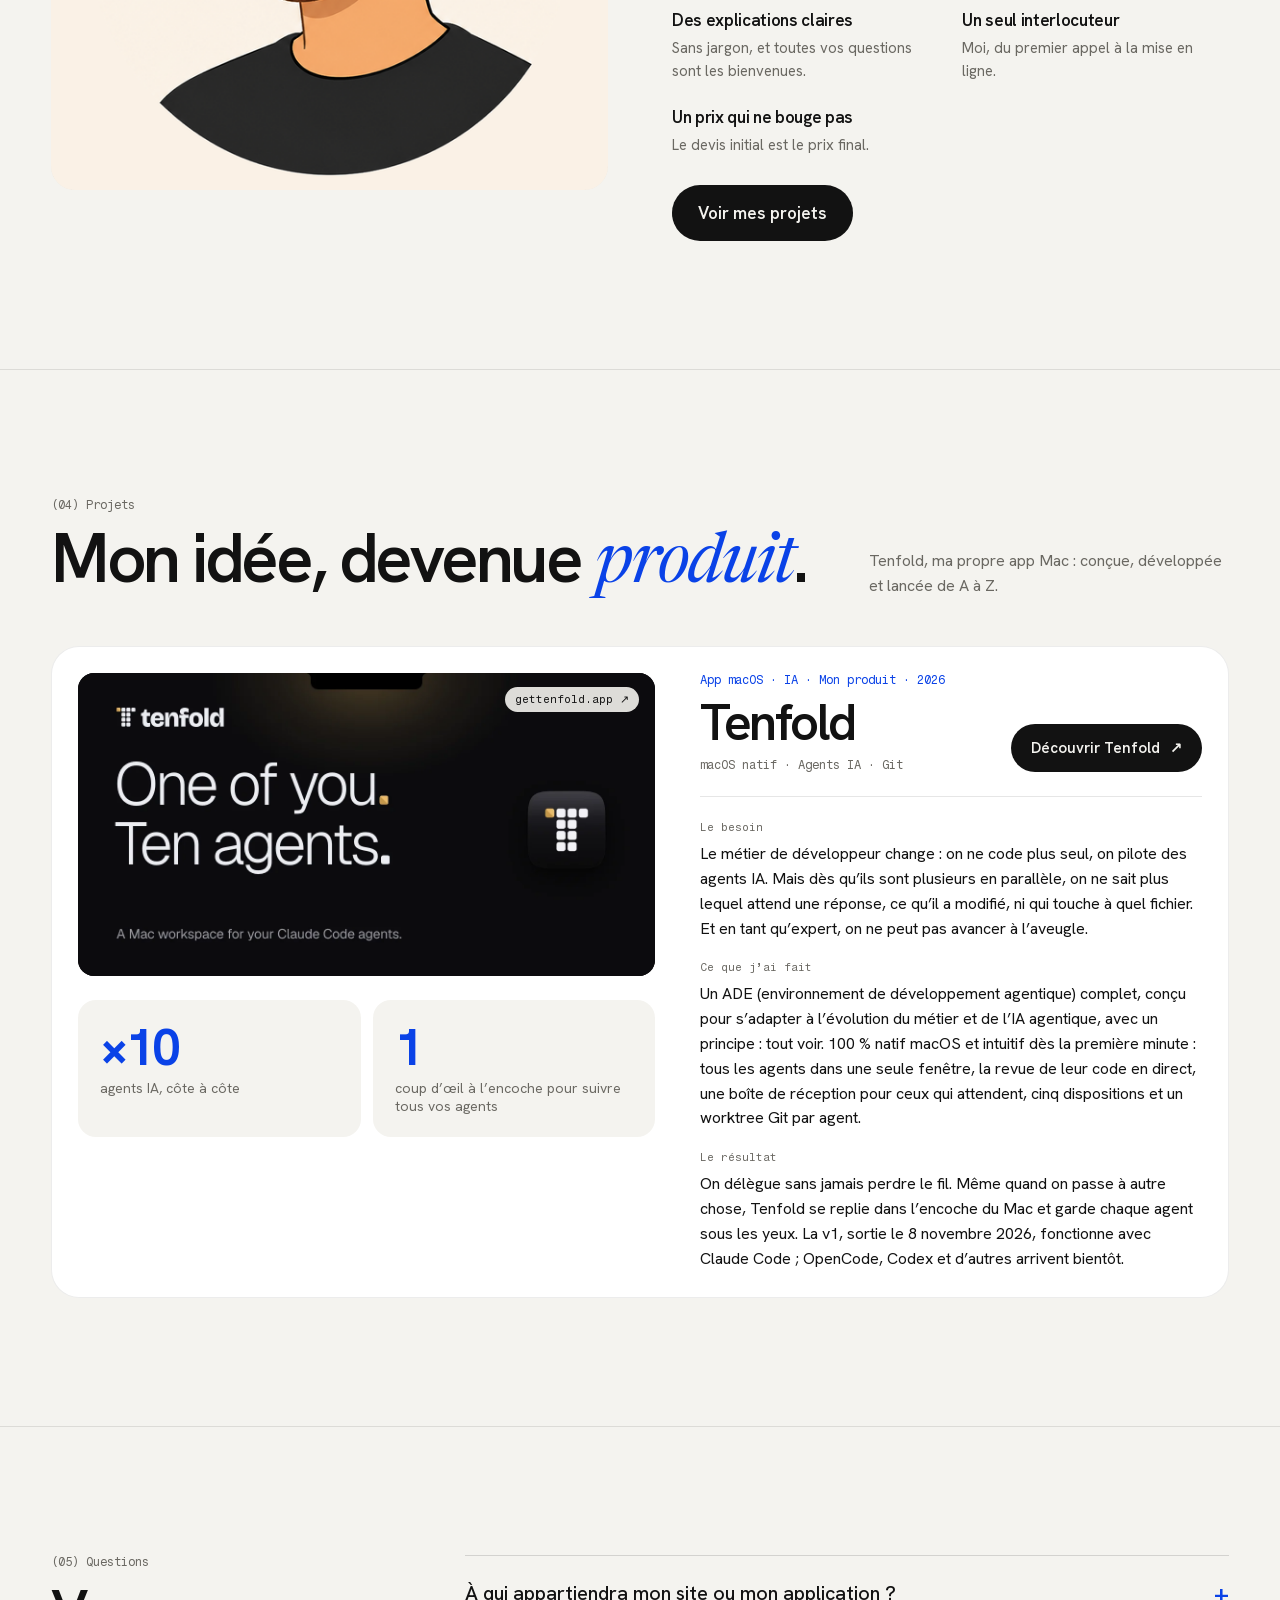
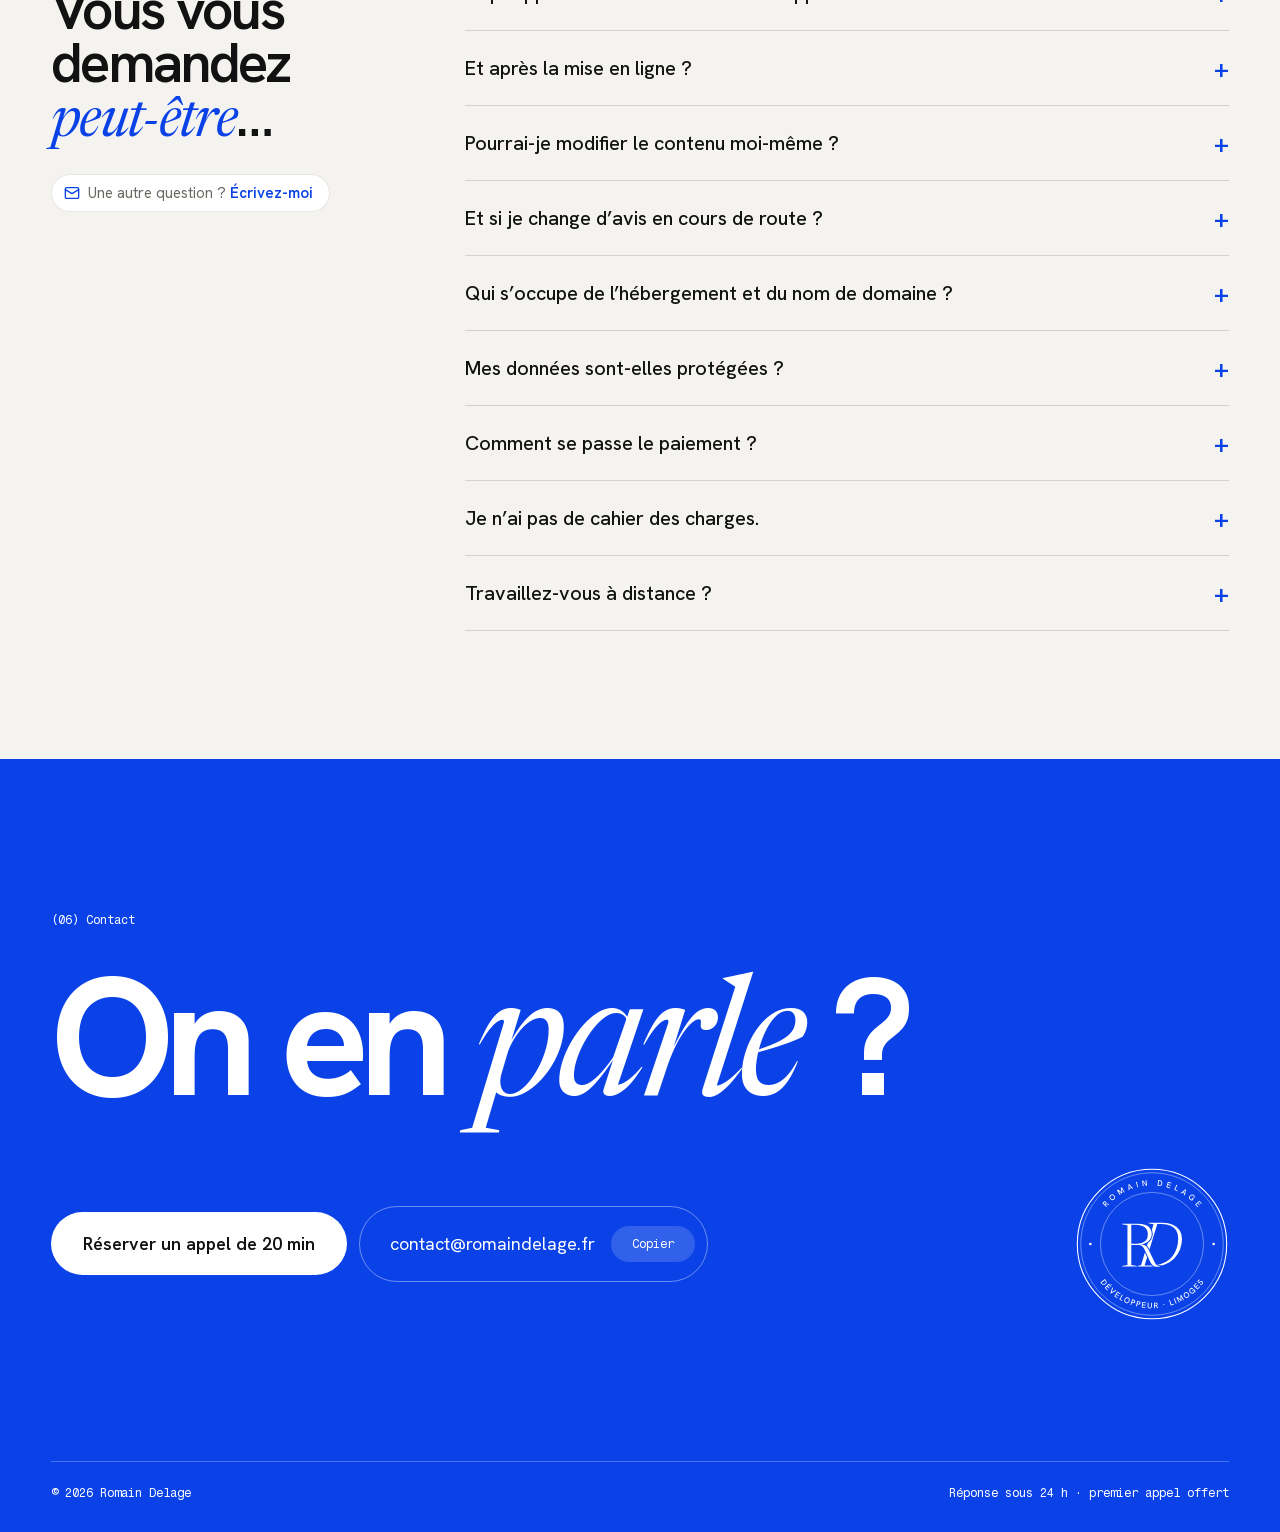
==== commit e04c516b: "Stop the service cards from shrinking when clicked The global press effect scaled the whole card dow" ====
--- a/index.html
+++ b/index.html
@@ -75,7 +75,7 @@
 .contact :focus-visible{outline-color:currentColor}
 input::placeholder{color:var(--muted-2)}
 a,button{-webkit-tap-highlight-color:transparent;transition:background-color .3s ease,color .3s ease,border-color .3s ease,opacity .3s ease,transform .35s var(--ease)}
-a:active,button:active{scale:.97}
+a:active,button:active:not(.svc-btn){scale:.97}
 .sr{position:absolute!important;width:1px;height:1px;padding:0;margin:-1px;overflow:hidden;clip:rect(0 0 0 0);white-space:nowrap;border:0}
 .skip{position:fixed;left:1rem;top:-3.75rem;z-index:100;padding:.625rem 1rem;border-radius:999px;background:var(--ink);color:var(--bg);font-size:.875rem}
 .skip:focus{top:.75rem}
